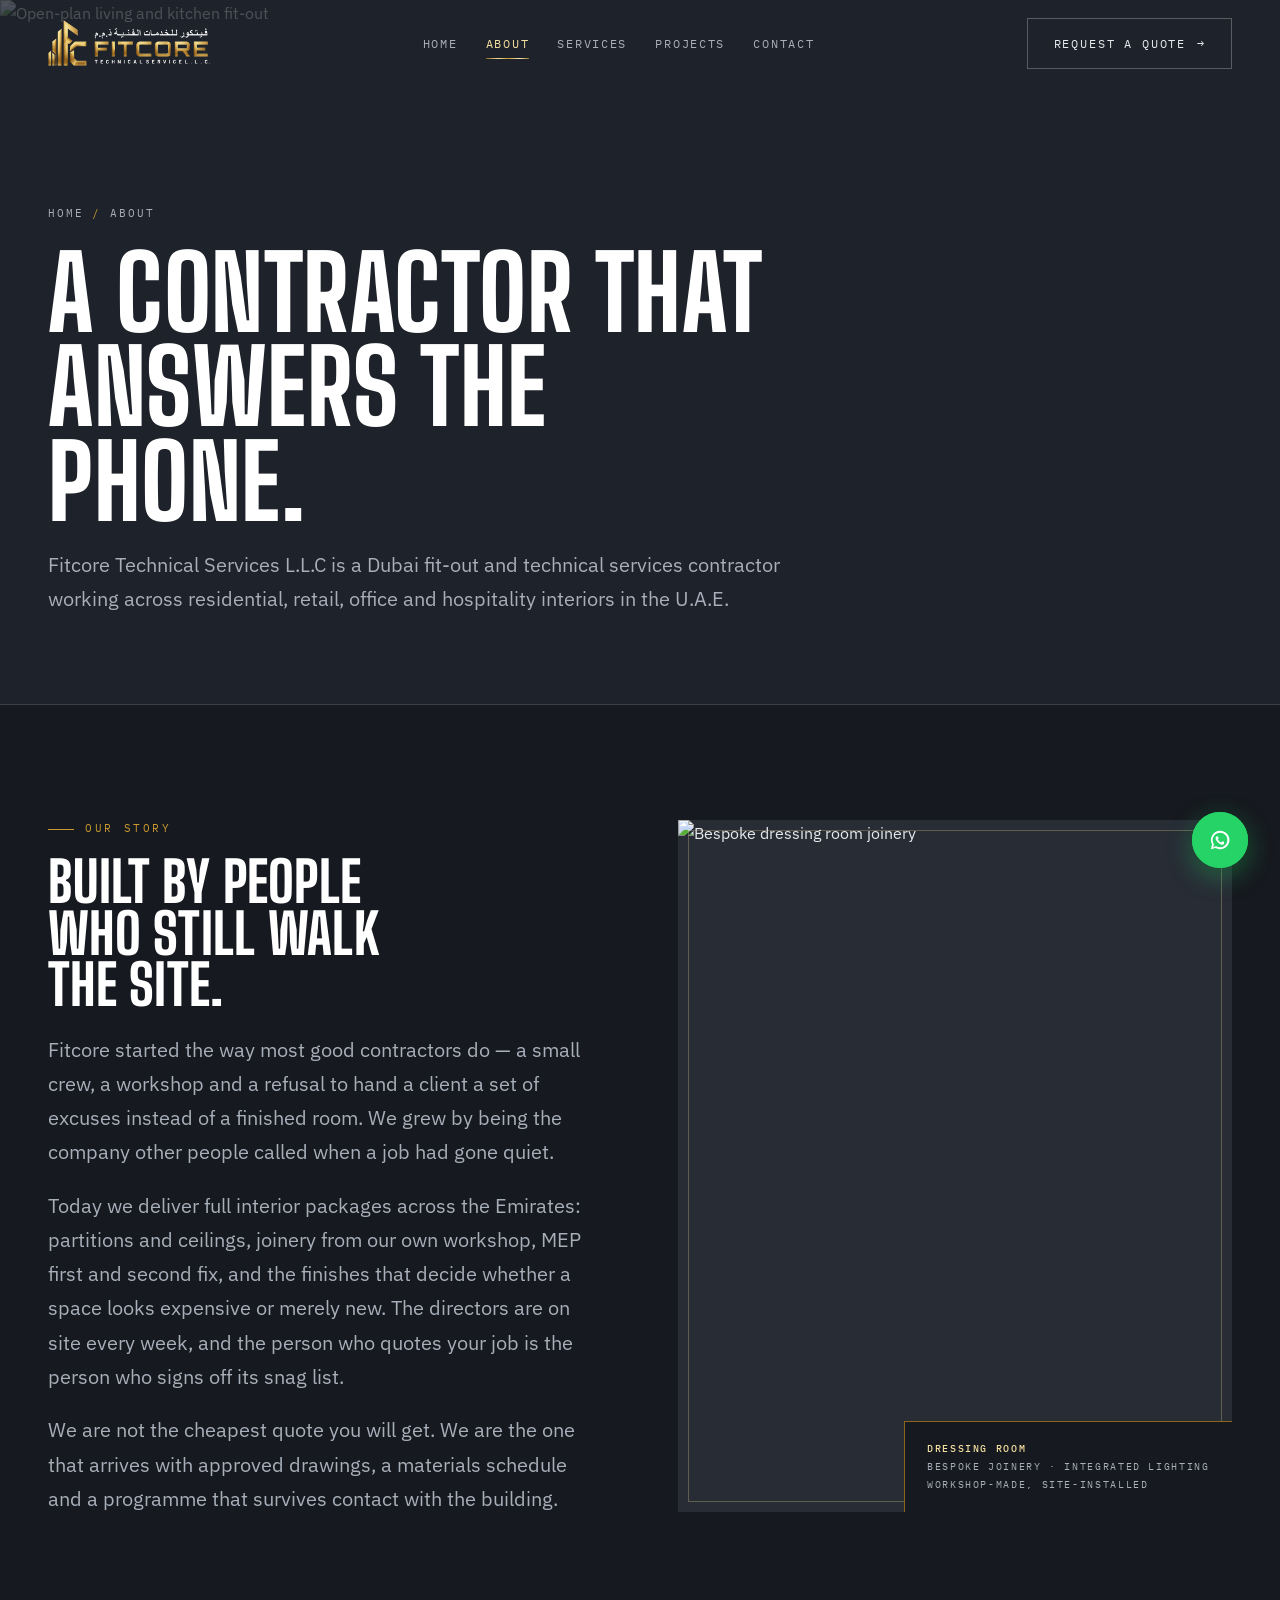
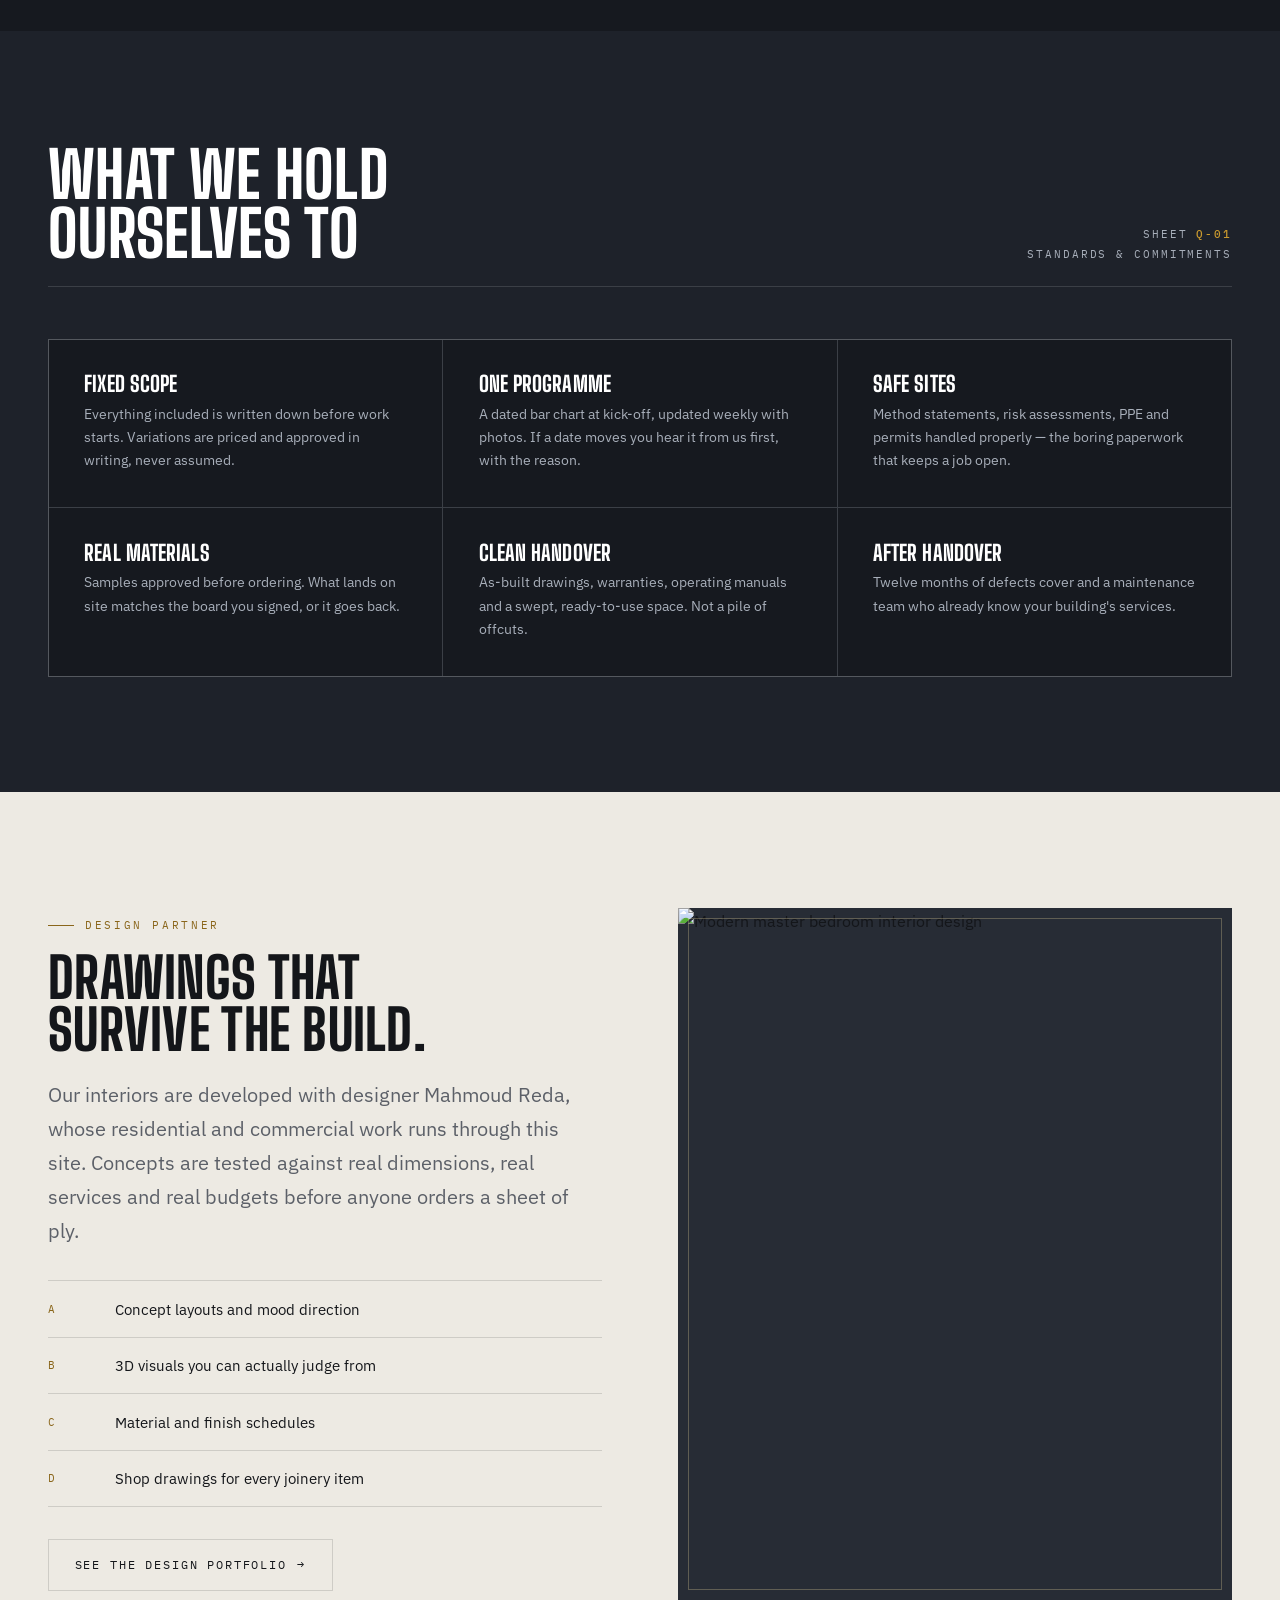
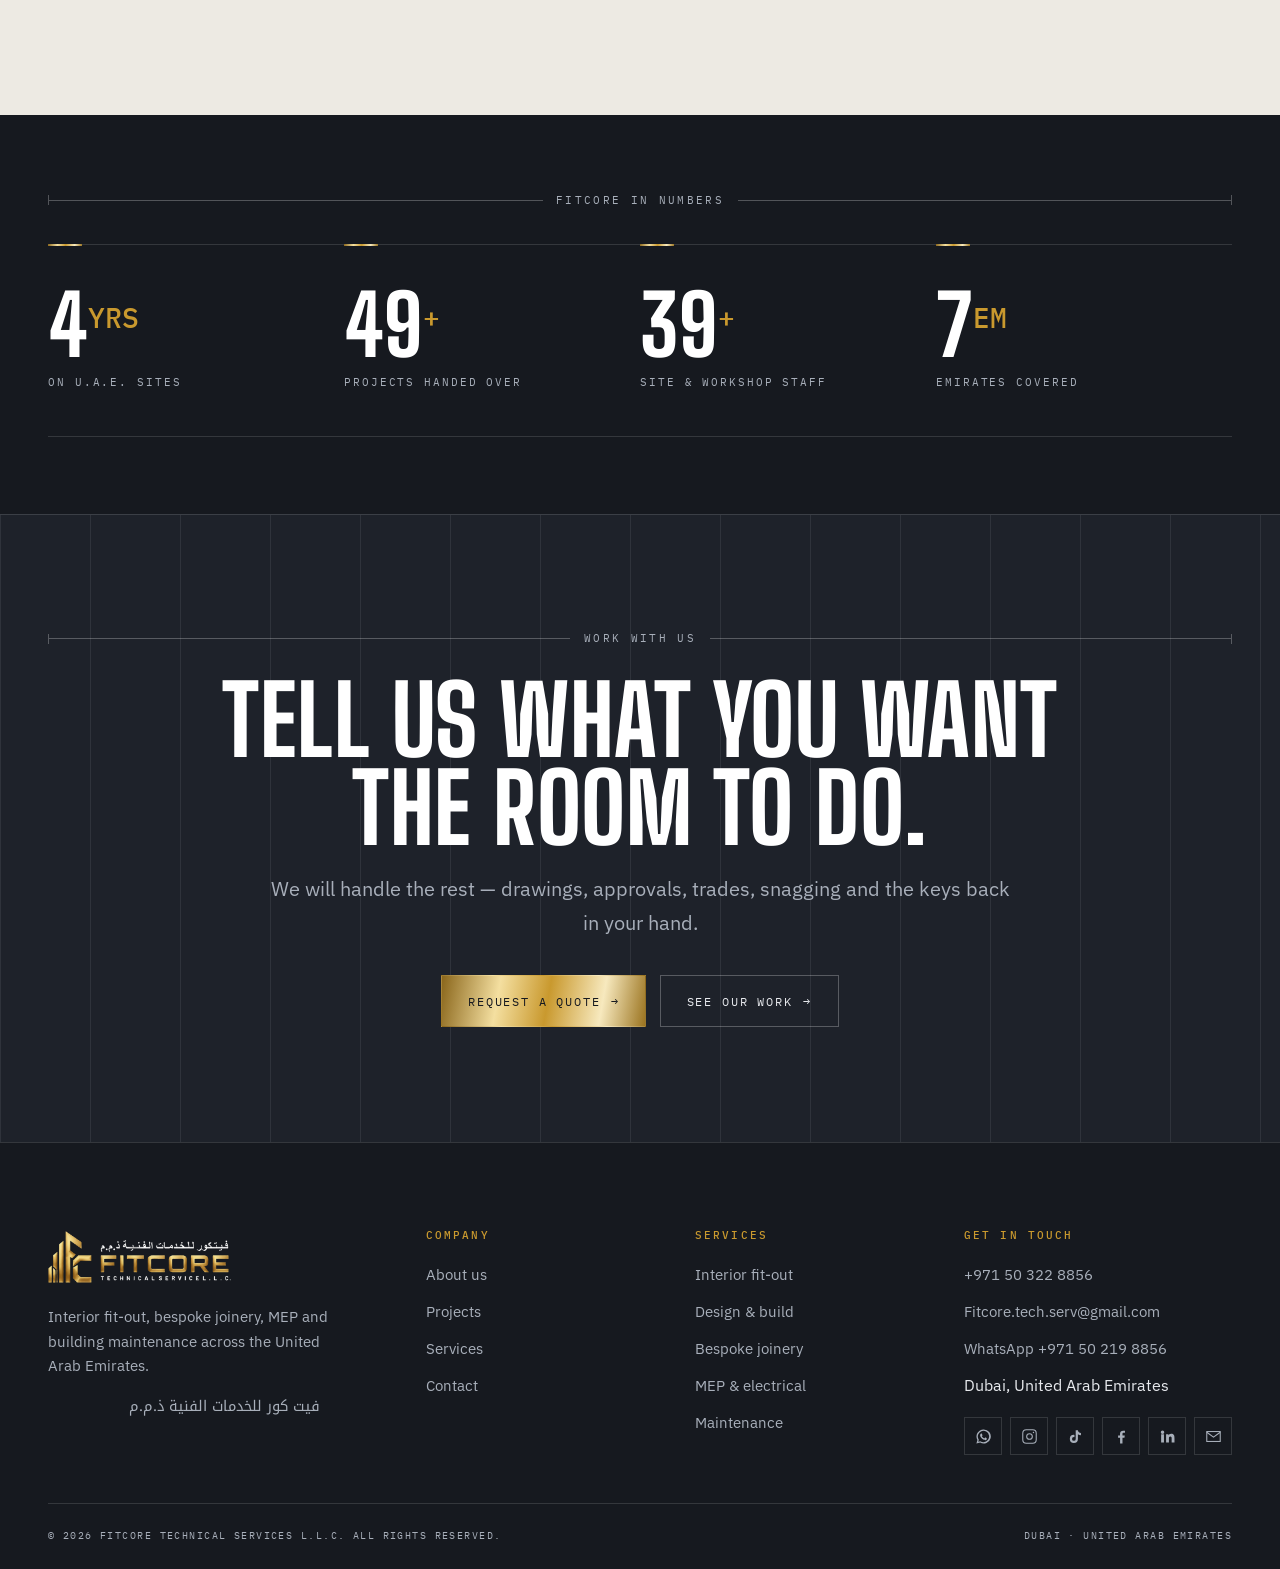
==== about.html @ e767317a "first" ====
<!DOCTYPE html>
<html lang="en">
<head>
<meta charset="utf-8">
<meta name="viewport" content="width=device-width, initial-scale=1">
<title>About Fitcore Technical Services L.L.C — Dubai Fit-Out Contractor</title>
<meta name="description" content="A Dubai fit-out and technical services contractor delivering design, joinery, MEP and maintenance with one accountable team.">
<meta name="theme-color" content="#16191F">
<link rel="icon" href="assets/img/favicon.png" type="image/png">
<meta property="og:title" content="About Fitcore Technical Services L.L.C — Dubai Fit-Out Contractor">
<meta property="og:description" content="A Dubai fit-out and technical services contractor delivering design, joinery, MEP and maintenance with one accountable team.">
<meta property="og:image" content="assets/img/fitcore-logo.png">
<link rel="preconnect" href="https://fonts.googleapis.com">
<link rel="preconnect" href="https://fonts.gstatic.com" crossorigin>
<link href="https://fonts.googleapis.com/css2?family=Big+Shoulders+Display:wght@600;700;800&family=IBM+Plex+Mono:wght@400;500&family=IBM+Plex+Sans:wght@400;500;600&family=Noto+Kufi+Arabic:wght@400;600&display=swap" rel="stylesheet">
<link rel="stylesheet" href="assets/css/style.css">
</head>
<body>

<div class="progress" aria-hidden="true"></div>

<a class="skip" href="#main">Skip to content</a>

<!-- ============ HEADER ============ -->
<header class="header">
  <div class="wrap header__inner">
    <a class="brand" href="index.html" aria-label="Fitcore Technical Services — home">
      <img src="assets/img/fitcore-logo.png" alt="Fitcore Technical Services L.L.C">
    </a>

    <nav class="nav" aria-label="Main">
      <a href="index.html">Home</a>
      <a href="about.html">About</a>
      <a href="services.html">Services</a>
      <a href="projects.html">Projects</a>
      <a href="contact.html">Contact</a>
    </nav>

    <a class="btn header__cta" href="contact.html"><span>Request a quote</span><span class="arrow">→</span></a>

    <button class="burger" aria-label="Open menu" aria-expanded="false" aria-controls="drawer">
      <i></i><i></i><i></i>
    </button>
  </div>
</header>

<div class="drawer" id="drawer">
  <a href="index.html" data-page>Home <span>01</span></a>
  <a href="about.html" data-page>About <span>02</span></a>
  <a href="services.html" data-page>Services <span>03</span></a>
  <a href="projects.html" data-page>Projects <span>04</span></a>
  <a href="contact.html" data-page>Contact <span>05</span></a>
  <div class="drawer__foot">
    Dubai, United Arab Emirates<br>
    <a href="tel:+971503228856">+971 50 322 8856</a><br>
    <a href="mailto:Fitcore.tech.serv@gmail.com">Fitcore.tech.serv@gmail.com</a>
  </div>
</div>

<main id="main">

  <section class="pagehead">
    <div class="pagehead__bg">
      <img data-remote src="https://images.unsplash.com/photo-1737898415581-7dea57a1905b?auto=format&amp;fit=crop&amp;w=1800&amp;q=80" alt="Open-plan living and kitchen fit-out">
    </div>
    <div class="wrap">
      <p class="crumbs"><a href="index.html">Home</a><span class="sep">/</span>About</p>
      <h1>A contractor that answers the phone.</h1>
      <p class="lead">Fitcore Technical Services L.L.C is a Dubai fit-out and technical services contractor working across residential, retail, office and hospitality interiors in the U.A.E.</p>
    </div>
  </section>

  <section class="section">
    <div class="wrap">
      <div class="split split--top">
        <div class="reveal">
          <p class="eyebrow">Our story</p>
          <h2 class="h-section">Built by people who still walk the site.</h2>
          <p class="lead">Fitcore started the way most good contractors do — a small crew, a workshop and a refusal to hand a client a set of excuses instead of a finished room. We grew by being the company other people called when a job had gone quiet.</p>
          <p class="lead" style="margin-top:1.2rem;">Today we deliver full interior packages across the Emirates: partitions and ceilings, joinery from our own workshop, MEP first and second fix, and the finishes that decide whether a space looks expensive or merely new. The directors are on site every week, and the person who quotes your job is the person who signs off its snag list.</p>
          <p class="lead" style="margin-top:1.2rem;">We are not the cheapest quote you will get. We are the one that arrives with approved drawings, a materials schedule and a programme that survives contact with the building.</p>
        </div>
        <div class="split__media reveal" data-delay="2">
          <img data-remote src="https://mir-s3-cdn-cf.behance.net/projects/404/00a6cd165595647.Y3JvcCwxNTAwLDExNzMsMCw4OQ.jpg" alt="Bespoke dressing room joinery">
          <div class="stamp">
            <b>Dressing room</b>
            Bespoke joinery · Integrated lighting<br>
            Workshop-made, site-installed
          </div>
        </div>
      </div>
    </div>
  </section>

  <section class="section section--panel">
    <div class="wrap">
      <div class="titleblock reveal">
        <h2>What we hold ourselves to</h2>
        <div class="sheet">Sheet <b>Q-01</b><br>Standards &amp; commitments</div>
      </div>
      <div class="sectors">
        <div class="sector reveal">
          <h3>Fixed scope</h3>
          <p>Everything included is written down before work starts. Variations are priced and approved in writing, never assumed.</p>
        </div>
        <div class="sector reveal" data-delay="1">
          <h3>One programme</h3>
          <p>A dated bar chart at kick-off, updated weekly with photos. If a date moves you hear it from us first, with the reason.</p>
        </div>
        <div class="sector reveal" data-delay="2">
          <h3>Safe sites</h3>
          <p>Method statements, risk assessments, PPE and permits handled properly — the boring paperwork that keeps a job open.</p>
        </div>
        <div class="sector reveal">
          <h3>Real materials</h3>
          <p>Samples approved before ordering. What lands on site matches the board you signed, or it goes back.</p>
        </div>
        <div class="sector reveal" data-delay="1">
          <h3>Clean handover</h3>
          <p>As-built drawings, warranties, operating manuals and a swept, ready-to-use space. Not a pile of offcuts.</p>
        </div>
        <div class="sector reveal" data-delay="2">
          <h3>After handover</h3>
          <p>Twelve months of defects cover and a maintenance team who already know your building's services.</p>
        </div>
      </div>
    </div>
  </section>

  <section class="section section--bone">
    <div class="wrap">
      <div class="split">
        <div class="reveal">
          <p class="eyebrow" style="color:#8A661B;">Design partner</p>
          <h2 class="h-section">Drawings that survive the build.</h2>
          <p class="lead">Our interiors are developed with designer Mahmoud Reda, whose residential and commercial work runs through this site. Concepts are tested against real dimensions, real services and real budgets before anyone orders a sheet of ply.</p>
          <ul class="facts">
            <li><span class="n">A</span><span>Concept layouts and mood direction</span></li>
            <li><span class="n">B</span><span>3D visuals you can actually judge from</span></li>
            <li><span class="n">C</span><span>Material and finish schedules</span></li>
            <li><span class="n">D</span><span>Shop drawings for every joinery item</span></li>
          </ul>
          <div style="margin-top:2rem;">
            <a class="btn btn--ink" href="projects.html"><span>See the design portfolio</span><span class="arrow">→</span></a>
          </div>
        </div>
        <div class="split__media reveal" data-delay="2">
          <img data-remote src="https://mir-s3-cdn-cf.behance.net/projects/404/7db8b4205817819.Y3JvcCwxMDg3LDg1MSw0NjUsMA.jpg" alt="Modern master bedroom interior design">
        </div>
      </div>
    </div>
  </section>

  <section class="section section--tight">
    <div class="wrap">
      <p class="dim reveal" style="margin-bottom:2.2rem;"><span class="dim-tick">Fitcore in numbers</span></p>
      <div class="stats">
        <div class="stat reveal"><span class="num"><span data-count="4">4</span><sup>YRS</sup></span><span class="lbl">On U.A.E. sites</span></div>
        <div class="stat reveal" data-delay="1"><span class="num"><span data-count="50">50</span><sup>+</sup></span><span class="lbl">Projects handed over</span></div>
        <div class="stat reveal" data-delay="2"><span class="num"><span data-count="40">40</span><sup>+</sup></span><span class="lbl">Site &amp; workshop staff</span></div>
        <div class="stat reveal" data-delay="3"><span class="num"><span data-count="7">7</span><sup>EM</sup></span><span class="lbl">Emirates covered</span></div>
      </div>
    </div>
  </section>

  <section class="section cta-band">
    <div class="wrap cta-band__inner">
      <p class="dim reveal" style="justify-content:center;margin-bottom:1.8rem;"><span class="dim-tick">Work with us</span></p>
      <h2 class="reveal">Tell us what you want<br>the room to do.</h2>
      <p class="lead reveal" data-delay="1">We will handle the rest — drawings, approvals, trades, snagging and the keys back in your hand.</p>
      <div class="btns reveal" data-delay="2">
        <a class="btn btn--gold" href="contact.html"><span>Request a quote</span><span class="arrow">→</span></a>
        <a class="btn" href="projects.html"><span>See our work</span><span class="arrow">→</span></a>
      </div>
    </div>
  </section>

</main>

<!-- ============ FOOTER ============ -->
<footer class="footer">
  <div class="wrap">
    <div class="footer__grid">
      <div class="footer__brand">
        <img src="assets/img/fitcore-logo.png" alt="Fitcore Technical Services L.L.C">
        <p>Interior fit-out, bespoke joinery, MEP and building maintenance across the United Arab Emirates.</p>
        <p class="footer__ar">فيت كور للخدمات الفنية ذ.م.م</p>
      </div>

      <div>
        <h4>Company</h4>
        <ul>
          <li><a href="about.html">About us</a></li>
          <li><a href="projects.html">Projects</a></li>
          <li><a href="services.html">Services</a></li>
          <li><a href="contact.html">Contact</a></li>
        </ul>
      </div>

      <div>
        <h4>Services</h4>
        <ul>
          <li><a href="services.html#fitout">Interior fit-out</a></li>
          <li><a href="services.html#design">Design &amp; build</a></li>
          <li><a href="services.html#joinery">Bespoke joinery</a></li>
          <li><a href="services.html#mep">MEP &amp; electrical</a></li>
          <li><a href="services.html#maintenance">Maintenance</a></li>
        </ul>
      </div>

      <div>
        <h4>Get in touch</h4>
        <ul>
          <li><a href="tel:+971503228856">+971 50 322 8856</a></li>
          <li><a href="mailto:Fitcore.tech.serv@gmail.com">Fitcore.tech.serv@gmail.com</a></li>
          <li><a href="https://wa.me/971502198856" target="_blank" rel="noopener">WhatsApp +971 50 219 8856</a></li>
          <li>Dubai, United Arab Emirates</li>
        </ul>
        <div class="socials" style="margin-top:1.2rem;">
          <a href="https://wa.me/971502198856" target="_blank" rel="noopener" aria-label="WhatsApp">
            <svg width="17" height="17" viewBox="0 0 24 24" fill="currentColor"><path d="M12 2a10 10 0 00-8.6 15L2 22l5.2-1.4A10 10 0 1012 2zm0 18a8 8 0 01-4.1-1.1l-.3-.2-3 .8.8-2.9-.2-.3A8 8 0 1112 20zm4.4-5.8c-.2-.1-1.4-.7-1.6-.8s-.4-.1-.5.1-.6.8-.7 1-.3.2-.5.1a6.5 6.5 0 01-1.9-1.2 7.3 7.3 0 01-1.4-1.7c-.1-.2 0-.4.1-.5l.4-.4.2-.4v-.4l-.7-1.7c-.2-.4-.4-.4-.5-.4h-.5a.9.9 0 00-.7.3 2.8 2.8 0 00-.9 2.1 4.9 4.9 0 001 2.6 11.1 11.1 0 004.3 3.8c1.6.6 1.9.5 2.3.5a2.4 2.4 0 001.6-1.1 2 2 0 00.1-1.1z"/></svg>
          </a>
          <a href="https://www.instagram.com/fitcore.ae" target="_blank" rel="noopener" aria-label="Instagram">
            <svg width="17" height="17" viewBox="0 0 24 24" fill="none" stroke="currentColor" stroke-width="1.5" stroke-linecap="round" stroke-linejoin="round"><rect x="2.5" y="2.5" width="19" height="19" rx="5"/><circle cx="12" cy="12" r="4"/><circle cx="17.6" cy="6.4" r="1" fill="currentColor" stroke="none"/></svg>
          </a>
          <a href="https://www.tiktok.com/@fitcore.ae" target="_blank" rel="noopener" aria-label="TikTok">
            <svg width="17" height="17" viewBox="0 0 24 24" fill="currentColor"><path d="M16.5 5.8A4.3 4.3 0 0115.4 3h-3.1v12.4a2.6 2.6 0 11-2.6-2.6c.3 0 .6 0 .8.1V9.8a5.7 5.7 0 00-.8-.1 5.7 5.7 0 105.7 5.7V8.9a7.3 7.3 0 004.3 1.4V7.2a4.3 4.3 0 01-3.2-1.4z"/></svg>
          </a>
          <a href="https://www.facebook.com/fitcoreservices" target="_blank" rel="noopener" aria-label="Facebook">
            <svg width="17" height="17" viewBox="0 0 24 24" fill="currentColor"><path d="M13.4 22v-8.2h2.8l.4-3.3h-3.2V8.4c0-1 .3-1.6 1.7-1.6h1.8V3.9c-.3 0-1.4-.1-2.6-.1-2.6 0-4.4 1.6-4.4 4.5v2.2H7.2v3.3h2.8V22h3.4z"/></svg>
          </a>
          <a href="https://www.linkedin.com/company/fitcoreservices" target="_blank" rel="noopener" aria-label="LinkedIn">
            <svg width="17" height="17" viewBox="0 0 24 24" fill="currentColor"><path d="M4.98 3.5a2.48 2.48 0 11-.01 4.97 2.48 2.48 0 01.01-4.97zM3 8.85h4v11.65H3V8.85zm6.5 0h3.8v1.5h.06c.53-1 1.83-2.06 3.76-2.06 4 0 4.74 2.64 4.74 6.08v6.13h-4v-5.4c0-1.28-.02-2.93-1.79-2.93-1.79 0-2.06 1.4-2.06 2.84V20.5h-4V8.85z"/></svg>
          </a>
          <a href="mailto:Fitcore.tech.serv@gmail.com" aria-label="Email">
            <svg width="17" height="17" viewBox="0 0 24 24" fill="none" stroke="currentColor" stroke-width="1.5"><rect x="2.5" y="5" width="19" height="14"/><path d="M2.5 6l9.5 7 9.5-7"/></svg>
          </a>
        </div>
      </div>
    </div>

    <div class="footer__bar">
      <span>&copy; <span data-year>2026</span> Fitcore Technical Services L.L.C. All rights reserved.</span>
      <span>Dubai · United Arab Emirates</span>
    </div>
  </div>
</footer>

<a class="float-wa" href="https://wa.me/971502198856" target="_blank" rel="noopener" aria-label="Chat on WhatsApp">
  <svg width="22" height="22" viewBox="0 0 24 24" fill="currentColor"><path d="M12 2a10 10 0 00-8.6 15L2 22l5.2-1.4A10 10 0 1012 2zm0 18a8 8 0 01-4.1-1.1l-.3-.2-3 .8.8-2.9-.2-.3A8 8 0 1112 20zm4.4-5.8c-.2-.1-1.4-.7-1.6-.8s-.4-.1-.5.1-.6.8-.7 1-.3.2-.5.1a6.5 6.5 0 01-1.9-1.2 7.3 7.3 0 01-1.4-1.7c-.1-.2 0-.4.1-.5l.4-.4.2-.4v-.4l-.7-1.7c-.2-.4-.4-.4-.5-.4h-.5a.9.9 0 00-.7.3 2.8 2.8 0 00-.9 2.1 4.9 4.9 0 001 2.6 11.1 11.1 0 004.3 3.8c1.6.6 1.9.5 2.3.5a2.4 2.4 0 001.6-1.1 2 2 0 00.1-1.1z"/></svg>
</a>

<!-- ============ LIGHTBOX ============ -->
<div class="lightbox" aria-hidden="true" role="dialog" aria-label="Project image">
  <button class="lightbox__close" aria-label="Close">✕</button>
  <button class="lightbox__nav prev" aria-label="Previous project">←</button>
  <button class="lightbox__nav next" aria-label="Next project">→</button>
  <figure>
    <img src="" alt="">
    <figcaption>
      <span><b data-lb-title></b> — <span data-lb-meta></span></span>
      <a data-lb-link href="#" target="_blank" rel="noopener">Open full project ↗</a>
    </figcaption>
  </figure>
</div>

<script src="assets/js/main.js"></script>
</body>
</html>
---- assets/css/style.css ----
/* ============================================================
   FITCORE TECHNICAL SERVICES L.L.C
   Design system — "Drawing Sheet"
   Palette, type and structure derived from the gold-on-charcoal
   logo and the vernacular of construction shop drawings.
   ============================================================ */

/* ---------- 1. Tokens ---------- */
:root {
  /* Surfaces */
  --ink:        #16191F;
  --ink-2:      #1E222A;
  --ink-3:      #272C35;
  --ink-4:      #333944;
  --bone:       #EDEAE3;
  --bone-2:     #DFDAD0;
  --bone-3:     #C9C2B4;

  /* Brand gold, sampled from the logo */
  --gold:       #C9992E;
  --gold-lt:    #F4DFA0;
  --gold-dk:    #8A661B;
  --gold-grad:  linear-gradient(100deg, #8A661B 0%, #F4DFA0 28%, #C9992E 52%, #F7E9BE 78%, #9B7420 100%);

  /* Text */
  --text:       #E7E9ED;
  --text-dim:   #A8AFBA;
  --text-ink:   #14161A;
  --text-ink-dim: #5C6068;

  /* Lines */
  --line:       rgba(255, 255, 255, 0.13);
  --line-strong:rgba(255, 255, 255, 0.26);
  --line-dark:  rgba(20, 22, 26, 0.14);

  /* Type */
  --display: "Big Shoulders Display", "Big Shoulders", "Oswald", "Arial Narrow", sans-serif;
  --body:    "IBM Plex Sans", system-ui, -apple-system, "Segoe UI", sans-serif;
  --mono:    "IBM Plex Mono", ui-monospace, "SFMono-Regular", monospace;
  --arabic:  "Noto Kufi Arabic", var(--body);

  /* Rhythm */
  --gut:      clamp(1.25rem, 4vw, 3rem);
  --maxw:     1280px;
  --section-y: clamp(4.5rem, 9vw, 8.5rem);

  /* Motion */
  --ease: cubic-bezier(0.22, 0.61, 0.36, 1);
}

/* ---------- 2. Reset ---------- */
*, *::before, *::after { box-sizing: border-box; }

html {
  scroll-behavior: smooth;
  -webkit-text-size-adjust: 100%;
}

body {
  margin: 0;
  background: var(--ink);
  color: var(--text);
  font-family: var(--body);
  font-size: 16px;
  line-height: 1.65;
  font-weight: 400;
  overflow-x: hidden;
  -webkit-font-smoothing: antialiased;
}

img { max-width: 100%; display: block; }
a { color: inherit; text-decoration: none; }
button { font: inherit; color: inherit; }

h1, h2, h3, h4 {
  font-family: var(--display);
  font-weight: 800;
  line-height: 0.92;
  letter-spacing: 0.005em;
  margin: 0;
  text-transform: uppercase;
}

p { margin: 0 0 1em; }
p:last-child { margin-bottom: 0; }

::selection { background: var(--gold); color: #16191F; }

:focus-visible {
  outline: 2px solid var(--gold-lt);
  outline-offset: 3px;
}

/* ---------- 3. Layout helpers ---------- */
.wrap {
  width: 100%;
  max-width: var(--maxw);
  margin-inline: auto;
  padding-inline: var(--gut);
}

.section { padding-block: var(--section-y); position: relative; }
[id] { scroll-margin-top: 110px; }
.section--tight { padding-block: clamp(3rem, 6vw, 5rem); }
.section--bone { background: var(--bone); color: var(--text-ink); }
.section--panel { background: var(--ink-2); }

.section--bone h1,
.section--bone h2,
.section--bone h3 { color: var(--text-ink); }

/* Skip link */
.skip {
  position: absolute;
  left: -9999px;
  top: 0;
  background: var(--gold);
  color: #16191F;
  padding: 0.75rem 1.25rem;
  z-index: 999;
  font-family: var(--mono);
  font-size: 0.75rem;
}
.skip:focus { left: 0; }

/* ---------- 4. Signature: the dimension line ----------
   A hairline with tick ends and a centred mono label —
   lifted straight off a shop drawing. Used as a divider
   and as the frame for key statements.                    */
.dim {
  display: flex;
  align-items: center;
  gap: 0.85rem;
  font-family: var(--mono);
  font-size: 0.66rem;
  letter-spacing: 0.22em;
  text-transform: uppercase;
  color: var(--text-dim);
}
.dim::before,
.dim::after {
  content: "";
  flex: 1;
  height: 10px;
  background: linear-gradient(var(--line-strong), var(--line-strong)) center / 100% 1px no-repeat;
}
.dim::before { border-left: 1px solid var(--line-strong); }
.dim::after  { border-right: 1px solid var(--line-strong); }
.dim--left::before { flex: 0 0 34px; }

.section--bone .dim { color: var(--text-ink-dim); }
.section--bone .dim::before,
.section--bone .dim::after {
  background: linear-gradient(var(--line-dark), var(--line-dark)) center / 100% 1px no-repeat;
}
.section--bone .dim::before { border-left-color: var(--line-dark); }
.section--bone .dim::after  { border-right-color: var(--line-dark); }

/* Eyebrow label */
.eyebrow {
  font-family: var(--mono);
  font-size: 0.68rem;
  letter-spacing: 0.24em;
  text-transform: uppercase;
  color: var(--gold);
  margin: 0 0 1.1rem;
  display: flex;
  align-items: center;
  gap: 0.7rem;
}
.eyebrow::before {
  content: "";
  width: 26px;
  height: 1px;
  background: currentColor;
  flex: none;
}

/* Section title block — mimics a drawing sheet title block */
.titleblock {
  display: grid;
  grid-template-columns: 1fr auto;
  align-items: end;
  gap: 1.5rem 2rem;
  border-bottom: 1px solid var(--line);
  padding-bottom: 1.4rem;
  margin-bottom: clamp(2rem, 4vw, 3.5rem);
}
.section--bone .titleblock { border-bottom-color: var(--line-dark); }

.titleblock h2 {
  font-size: clamp(2.1rem, 6vw, 4rem);
  max-width: 16ch;
  color: #FFF;
}
.section--bone .titleblock h2 { color: var(--text-ink); }
.titleblock .sheet {
  font-family: var(--mono);
  font-size: 0.66rem;
  letter-spacing: 0.18em;
  text-transform: uppercase;
  color: var(--text-dim);
  text-align: right;
  line-height: 1.9;
  white-space: nowrap;
}
.section--bone .titleblock .sheet { color: var(--text-ink-dim); }
.titleblock .sheet b { color: var(--gold); font-weight: 500; }

/* Gold text */
.gold {
  background: var(--gold-grad);
  -webkit-background-clip: text;
  background-clip: text;
  color: transparent;
}

/* Lead paragraph */
.lead {
  font-size: clamp(1.02rem, 1.6vw, 1.22rem);
  line-height: 1.75;
  color: var(--text-dim);
  max-width: 62ch;
}
.section--bone .lead { color: var(--text-ink-dim); }

/* ---------- 5. Buttons ---------- */
.btn {
  display: inline-flex;
  align-items: center;
  gap: 0.65rem;
  padding: 0.95rem 1.6rem;
  font-family: var(--mono);
  font-size: 0.72rem;
  letter-spacing: 0.16em;
  text-transform: uppercase;
  border: 1px solid var(--line-strong);
  background: transparent;
  color: var(--text);
  cursor: pointer;
  transition: color .35s var(--ease), border-color .35s var(--ease), background .35s var(--ease);
  position: relative;
  overflow: hidden;
}
.btn span { position: relative; z-index: 2; }
.btn::after {
  content: "";
  position: absolute;
  inset: 0;
  background: var(--gold-grad);
  transform: translateY(101%);
  transition: transform .4s var(--ease);
  z-index: 1;
}
.btn:hover, .btn:focus-visible { color: #16191F; border-color: transparent; }
.btn:hover::after, .btn:focus-visible::after { transform: translateY(0); }

.btn--gold {
  border-color: transparent;
  color: #16191F;
  background: var(--gold-grad);
}
.btn--gold::after { background: #FFF; }
.btn--gold:hover, .btn--gold:focus-visible { color: #16191F; }

.btn--ink { border-color: var(--line-dark); color: var(--text-ink); }

.btn .arrow { transition: transform .35s var(--ease); position: relative; z-index: 2; }
.btn:hover .arrow { transform: translateX(4px); }

/* ---------- 6. Header ---------- */
.header {
  position: fixed;
  inset: 0 0 auto 0;
  z-index: 100;
  transition: background .4s var(--ease), border-color .4s var(--ease), padding .4s var(--ease);
  border-bottom: 1px solid transparent;
  padding-block: 1.1rem;
}
.header.is-stuck {
  background: rgba(22, 25, 31, 0.90);
  backdrop-filter: blur(14px);
  -webkit-backdrop-filter: blur(14px);
  border-bottom-color: var(--line);
  padding-block: 0.6rem;
}
.header__inner {
  display: flex;
  align-items: center;
  justify-content: space-between;
  gap: 1.5rem;
}
.brand { display: block; flex: none; }
.brand img {
  height: clamp(34px, 4.4vw, 46px);
  width: auto;
  transition: height .4s var(--ease);
}
.header.is-stuck .brand img { height: clamp(30px, 3.6vw, 38px); }

.nav {
  display: flex;
  align-items: center;
  gap: clamp(1rem, 2.2vw, 2.1rem);
}
.nav a {
  font-family: var(--mono);
  font-size: 0.72rem;
  letter-spacing: 0.15em;
  text-transform: uppercase;
  color: var(--text-dim);
  padding-block: 0.4rem;
  position: relative;
  transition: color .3s var(--ease);
}
.nav a::after {
  content: "";
  position: absolute;
  left: 0; bottom: 0;
  width: 0; height: 1px;
  background: var(--gold-grad);
  transition: width .35s var(--ease);
}
.nav a:hover { color: #FFF; }
.nav a:hover::after { width: 100%; }
.nav a.is-active { color: var(--gold-lt); }
.nav a.is-active::after { width: 100%; }

.header__cta { display: inline-flex; }

.burger {
  display: none;
  width: 46px; height: 40px;
  border: 1px solid var(--line-strong);
  background: transparent;
  cursor: pointer;
  padding: 0;
  position: relative;
}
.burger i {
  position: absolute;
  left: 12px;
  width: 20px; height: 1.5px;
  background: var(--text);
  transition: transform .35s var(--ease), opacity .25s var(--ease);
}
.burger i:nth-child(1) { top: 14px; }
.burger i:nth-child(2) { top: 19px; }
.burger i:nth-child(3) { top: 24px; }
.burger.is-open i:nth-child(1) { transform: translateY(5px) rotate(45deg); }
.burger.is-open i:nth-child(2) { opacity: 0; }
.burger.is-open i:nth-child(3) { transform: translateY(-5px) rotate(-45deg); }

/* Mobile drawer */
.drawer {
  position: fixed;
  inset: 0;
  background: var(--ink);
  z-index: 99;
  display: flex;
  flex-direction: column;
  justify-content: center;
  padding: 6rem var(--gut) 3rem;
  transform: translateY(-100%);
  transition: transform .5s var(--ease);
  visibility: hidden;
}
.drawer.is-open { transform: translateY(0); visibility: visible; }
.drawer a {
  font-family: var(--display);
  font-size: clamp(2rem, 11vw, 3.4rem);
  font-weight: 800;
  text-transform: uppercase;
  line-height: 1.05;
  padding-block: 0.35rem;
  border-bottom: 1px solid var(--line);
  color: var(--text);
  display: flex;
  justify-content: space-between;
  align-items: baseline;
}
.drawer a span {
  font-family: var(--mono);
  font-size: 0.65rem;
  letter-spacing: 0.2em;
  color: var(--gold);
  font-weight: 400;
}
.drawer .drawer__foot {
  margin-top: 2.5rem;
  font-family: var(--mono);
  font-size: 0.72rem;
  letter-spacing: 0.1em;
  color: var(--text-dim);
  line-height: 2;
}
.drawer .drawer__foot a {
  font-family: var(--mono);
  font-size: 0.72rem;
  border: 0;
  display: inline;
  color: var(--gold-lt);
  font-weight: 400;
  text-transform: none;
}

/* ---------- 7. Hero ---------- */
.hero {
  position: relative;
  min-height: 100svh;
  display: flex;
  align-items: flex-end;
  padding-top: 8rem;
  padding-bottom: 0;
  overflow: hidden;
  background: var(--ink);
}
.hero__bg {
  position: absolute;
  inset: 0;
  z-index: 0;
}
/* Cross-fading hero slideshow with a slow Ken Burns push */
.hero__slide {
  position: absolute;
  inset: 0;
  opacity: 0;
  transition: opacity 1.4s var(--ease);
  will-change: opacity;
}
.hero__slide.is-active { opacity: 1; }
.hero__slide img {
  width: 100%; height: 100%;
  object-fit: cover;
  opacity: 0.62;
  filter: grayscale(0.12) contrast(1.04) brightness(1.06);
  transform: scale(1.04);
}
.hero__slide.is-active img { animation: heroDrift 9s ease-out forwards; }
@keyframes heroDrift {
  from { transform: scale(1.04) translate3d(0, 0, 0); }
  to   { transform: scale(1.13) translate3d(-1.8%, -1.4%, 0); }
}
.hero__bg::after {
  content: "";
  position: absolute;
  inset: 0;
  z-index: 2;
  background:
    linear-gradient(to top, var(--ink) 1%, rgba(22,25,31,.32) 46%, rgba(22,25,31,.70) 100%),
    linear-gradient(to right, rgba(22,25,31,.76) 0%, rgba(22,25,31,.26) 55%, transparent 100%);
}

/* Slide ticker — reads like a sheet revision counter */
.hero__ticker {
  display: flex;
  align-items: center;
  gap: 0.75rem;
  justify-content: flex-end;
  padding-bottom: 1.1rem;
  font-family: var(--mono);
  font-size: 0.64rem;
  letter-spacing: 0.2em;
  color: var(--text-dim);
}
.hero__ticker .count b { color: var(--gold-lt); font-weight: 500; }
.hero__dots { display: flex; gap: 0.4rem; }
.hero__dot {
  width: 30px; height: 3px;
  border: 0;
  padding: 0;
  background: rgba(255,255,255,.22);
  cursor: pointer;
  position: relative;
  overflow: hidden;
  transition: background .3s var(--ease);
}
.hero__dot:hover { background: rgba(255,255,255,.45); }
.hero__dot.is-active::after {
  content: "";
  position: absolute;
  inset: 0;
  background: var(--gold-grad);
  transform-origin: left;
  animation: dotFill 6s linear forwards;
}
@keyframes dotFill {
  from { transform: scaleX(0); }
  to   { transform: scaleX(1); }
}
/* Blueprint grid overlay — the drawing-sheet motif */
.grid-overlay {
  position: absolute;
  inset: 0;
  z-index: 3;
  pointer-events: none;
  background-image:
    linear-gradient(to right, var(--line) 1px, transparent 1px),
    linear-gradient(to bottom, var(--line) 1px, transparent 1px);
  background-size: clamp(60px, 8vw, 110px) clamp(60px, 8vw, 110px);
  mask-image: radial-gradient(ellipse at 50% 40%, #000 10%, transparent 78%);
  -webkit-mask-image: radial-gradient(ellipse at 50% 40%, #000 10%, transparent 78%);
  opacity: 0.7;
}

.hero__inner { position: relative; z-index: 2; width: 100%; padding-bottom: 0; }

.hero__eyebrow {
  font-family: var(--mono);
  font-size: 0.68rem;
  letter-spacing: 0.26em;
  text-transform: uppercase;
  color: var(--gold-lt);
  margin-bottom: 1.4rem;
}
.hero h1 {
  font-size: clamp(2.9rem, 10.5vw, 8.6rem);
  line-height: 0.86;
  letter-spacing: -0.005em;
  max-width: 15ch;
  margin-bottom: 1.6rem;
  color: #FFF;
}
.hero h1 em {
  font-style: normal;
  background: var(--gold-grad);
  -webkit-background-clip: text;
  background-clip: text;
  color: transparent;
}
.hero__sub {
  font-size: clamp(0.98rem, 1.5vw, 1.15rem);
  color: var(--text-dim);
  max-width: 54ch;
  margin-bottom: 2.2rem;
}
.hero__actions { display: flex; flex-wrap: wrap; gap: 0.85rem; margin-bottom: 3rem; }

/* Hero programme rail — sequential, so numbering earns its place */
.rail {
  border-top: 1px solid var(--line);
  display: grid;
  grid-template-columns: repeat(4, 1fr);
  position: relative;
}
.rail__step {
  padding: 1.15rem 1rem 1.6rem 0;
  position: relative;
  font-family: var(--mono);
  font-size: 0.68rem;
  letter-spacing: 0.15em;
  text-transform: uppercase;
  color: var(--text-dim);
}
.rail__step::before {
  content: "";
  position: absolute;
  top: -1px; left: 0;
  width: 1px; height: 9px;
  background: var(--gold);
}
.rail__step b {
  display: block;
  color: var(--gold);
  font-weight: 500;
  margin-bottom: 0.3rem;
  font-size: 0.63rem;
}

/* ---------- 8. Marquee strip ---------- */
.strip {
  border-block: 1px solid var(--line);
  background: var(--ink-2);
  overflow: hidden;
  padding-block: 0.95rem;
}
.strip__track {
  display: flex;
  gap: 3.5rem;
  width: max-content;
  animation: slide 42s linear infinite;
  font-family: var(--mono);
  font-size: 0.72rem;
  letter-spacing: 0.22em;
  text-transform: uppercase;
  color: var(--text-dim);
  white-space: nowrap;
}
.strip__track span { display: flex; align-items: center; gap: 3.5rem; }
.strip__track span::after {
  content: "◆";
  color: var(--gold);
  font-size: 0.55rem;
}
@keyframes slide {
  from { transform: translateX(0); }
  to   { transform: translateX(-50%); }
}
.strip:hover .strip__track { animation-play-state: paused; }

/* ---------- 9. Intro / split ---------- */
.split {
  display: grid;
  grid-template-columns: 1fr 1fr;
  gap: clamp(2.5rem, 6vw, 5.5rem);
  align-items: center;
}
.split--top { align-items: start; }
.split__media {
  position: relative;
  aspect-ratio: 4 / 5;
  overflow: hidden;
  background: var(--ink-3);
}
.split__media img {
  width: 100%; height: 100%;
  object-fit: cover;
  transition: transform 1.1s var(--ease);
}
.split__media:hover img { transform: scale(1.05); }
.split__media::after {
  content: "";
  position: absolute;
  inset: 10px;
  border: 1px solid rgba(244, 223, 160, 0.28);
  pointer-events: none;
}

.stamp {
  position: absolute;
  right: -1px; bottom: -1px;
  z-index: 3;
  background: var(--ink);
  border: 1px solid var(--gold-dk);
  padding: 1.1rem 1.4rem;
  font-family: var(--mono);
  font-size: 0.64rem;
  letter-spacing: 0.16em;
  text-transform: uppercase;
  color: var(--text-dim);
  line-height: 1.8;
  max-width: 62%;
}
.stamp b { display: block; color: var(--gold-lt); font-weight: 500; }

/* Fact list */
.facts {
  list-style: none;
  margin: 2rem 0 0;
  padding: 0;
  border-top: 1px solid var(--line);
}
.facts li {
  display: grid;
  grid-template-columns: 3.2rem 1fr;
  gap: 1rem;
  padding: 0.95rem 0;
  border-bottom: 1px solid var(--line);
  font-size: 0.95rem;
}
.facts li .n {
  font-family: var(--mono);
  font-size: 0.66rem;
  letter-spacing: 0.14em;
  color: var(--gold);
  padding-top: 0.25rem;
}
.section--bone .facts,
.section--bone .facts li { border-color: var(--line-dark); }
.section--bone .facts li .n { color: var(--gold-dk); }

/* ---------- 10. Services ---------- */
.services {
  display: grid;
  grid-template-columns: repeat(3, 1fr);
  border-top: 1px solid var(--line);
  border-left: 1px solid var(--line);
}
.service {
  border-right: 1px solid var(--line);
  border-bottom: 1px solid var(--line);
  padding: clamp(1.6rem, 3vw, 2.6rem);
  position: relative;
  overflow: hidden;
  transition: background .4s var(--ease);
  display: block;
}
.service::before {
  content: "";
  position: absolute;
  left: 0; top: 0;
  width: 100%; height: 2px;
  background: var(--gold-grad);
  transform: scaleX(0);
  transform-origin: left;
  transition: transform .5s var(--ease);
}
.service:hover { background: var(--ink-2); }
.service:hover::before { transform: scaleX(1); }
.service__no {
  font-family: var(--mono);
  font-size: 0.66rem;
  letter-spacing: 0.16em;
  color: var(--gold);
  display: block;
  margin-bottom: 2.6rem;
}
.service h3 {
  font-size: clamp(1.5rem, 2.5vw, 2.05rem);
  margin-bottom: 0.8rem;
  color: #FFF;
  max-width: 13ch;
}
.service p {
  color: var(--text-dim);
  font-size: 0.93rem;
  margin-bottom: 1.4rem;
}
.service__more {
  font-family: var(--mono);
  font-size: 0.66rem;
  letter-spacing: 0.16em;
  text-transform: uppercase;
  color: var(--text-dim);
  display: inline-flex;
  align-items: center;
  gap: 0.5rem;
  transition: color .3s var(--ease), gap .3s var(--ease);
}
.service:hover .service__more { color: var(--gold-lt); gap: 0.85rem; }

/* ---------- 11. Projects ---------- */
.filters {
  display: flex;
  flex-wrap: wrap;
  gap: 0.5rem;
  margin-bottom: 2.2rem;
}
.filter {
  font-family: var(--mono);
  font-size: 0.68rem;
  letter-spacing: 0.14em;
  text-transform: uppercase;
  padding: 0.6rem 1.05rem;
  border: 1px solid var(--line);
  background: transparent;
  color: var(--text-dim);
  cursor: pointer;
  transition: all .3s var(--ease);
}
.filter:hover { color: #FFF; border-color: var(--line-strong); }
.filter.is-active {
  background: var(--gold-grad);
  color: #16191F;
  border-color: transparent;
}

.grid-projects {
  display: grid;
  grid-template-columns: repeat(3, 1fr);
  gap: 1px;
  background: var(--line);
  border: 1px solid var(--line);
}
.project {
  position: relative;
  background: var(--ink-2);
  overflow: hidden;
  aspect-ratio: 4 / 3;
  cursor: pointer;
  display: block;
  width: 100%;
}
.project.is-hidden { display: none; }
.project img {
  width: 100%; height: 100%;
  object-fit: cover;
  transition: transform 1s var(--ease), opacity .6s var(--ease), filter .6s var(--ease);
  filter: grayscale(0.28) brightness(0.92);
}
.project:hover img,
.project:focus-visible img { transform: scale(1.07); filter: grayscale(0) brightness(1.03); }

.project__meta {
  position: absolute;
  inset: auto 0 0 0;
  padding: 1.4rem;
  background: linear-gradient(to top, rgba(22,25,31,.92), rgba(22,25,31,.5) 55%, transparent);
  z-index: 2;
}
.project__meta .cat {
  font-family: var(--mono);
  font-size: 0.62rem;
  letter-spacing: 0.2em;
  text-transform: uppercase;
  color: var(--gold);
  display: block;
  margin-bottom: 0.35rem;
}
.project__meta h3 {
  font-size: clamp(1.15rem, 1.9vw, 1.55rem);
  color: #FFF;
}
.project__plus {
  position: absolute;
  top: 1rem; right: 1rem;
  width: 34px; height: 34px;
  border: 1px solid var(--line-strong);
  display: grid;
  place-items: center;
  color: var(--gold-lt);
  font-family: var(--mono);
  font-size: 0.9rem;
  opacity: 0;
  transform: translateY(-6px);
  transition: all .4s var(--ease);
  z-index: 3;
  background: rgba(22,25,31,.45);
}
.project:hover .project__plus,
.project:focus-visible .project__plus { opacity: 1; transform: translateY(0); }

/* ---------- 12. Lightbox ---------- */
.lightbox {
  position: fixed;
  inset: 0;
  z-index: 200;
  background: rgba(18, 20, 25, 0.95);
  backdrop-filter: blur(6px);
  -webkit-backdrop-filter: blur(6px);
  display: grid;
  place-items: center;
  padding: clamp(1rem, 5vw, 4rem);
  opacity: 0;
  visibility: hidden;
  transition: opacity .35s var(--ease), visibility .35s;
}
.lightbox.is-open { opacity: 1; visibility: visible; }
.lightbox figure { margin: 0; max-width: 1100px; width: 100%; }
.lightbox img {
  width: 100%;
  max-height: 74svh;
  object-fit: contain;
  border: 1px solid var(--line);
}
.lightbox figcaption {
  display: flex;
  flex-wrap: wrap;
  justify-content: space-between;
  gap: 1rem;
  padding-top: 1rem;
  font-family: var(--mono);
  font-size: 0.7rem;
  letter-spacing: 0.16em;
  text-transform: uppercase;
  color: var(--text-dim);
}
.lightbox figcaption b { color: var(--gold-lt); font-weight: 500; }
.lightbox__close,
.lightbox__nav {
  position: absolute;
  background: transparent;
  border: 1px solid var(--line-strong);
  color: var(--text);
  width: 46px; height: 46px;
  cursor: pointer;
  display: grid;
  place-items: center;
  transition: all .3s var(--ease);
  font-family: var(--mono);
}
.lightbox__close:hover,
.lightbox__nav:hover { background: var(--gold); color: #16191F; border-color: transparent; }
.lightbox__close { top: 1.2rem; right: 1.2rem; }
.lightbox__nav.prev { left: 1.2rem; top: 50%; transform: translateY(-50%); }
.lightbox__nav.next { right: 1.2rem; top: 50%; transform: translateY(-50%); }

/* ---------- 13. Stats ---------- */
.stats {
  display: grid;
  grid-template-columns: repeat(4, 1fr);
  border-top: 1px solid var(--line);
}
.stat {
  padding: clamp(1.8rem, 3.5vw, 2.8rem) 1.2rem clamp(1.8rem, 3.5vw, 2.8rem) 0;
  border-bottom: 1px solid var(--line);
  position: relative;
}
.stat::before {
  content: "";
  position: absolute;
  top: -1px; left: 0;
  width: 34px; height: 2px;
  background: var(--gold-grad);
}
.stat .num {
  font-family: var(--display);
  font-weight: 800;
  font-size: clamp(3rem, 7vw, 5.2rem);
  line-height: 0.86;
  color: #FFF;
  display: block;
}
.stat .num sup {
  font-size: 0.34em;
  color: var(--gold);
  vertical-align: super;
  font-family: var(--mono);
  font-weight: 500;
}
.stat .lbl {
  font-family: var(--mono);
  font-size: 0.66rem;
  letter-spacing: 0.18em;
  text-transform: uppercase;
  color: var(--text-dim);
  margin-top: 0.75rem;
  display: block;
}

/* ---------- 14. Process ---------- */
.process { display: grid; gap: 0; }
.step {
  display: grid;
  grid-template-columns: 5.5rem 1fr 1.15fr;
  gap: clamp(1.5rem, 4vw, 3.5rem);
  padding-block: clamp(1.6rem, 3vw, 2.4rem);
  border-bottom: 1px solid var(--line-dark);
  align-items: start;
  transition: background .4s var(--ease);
}
.step:first-child { border-top: 1px solid var(--line-dark); }
.step:hover { background: rgba(201, 153, 46, 0.06); }
.step__no {
  font-family: var(--mono);
  font-size: 0.7rem;
  letter-spacing: 0.16em;
  color: var(--gold-dk);
  padding-top: 0.5rem;
}
.step h3 { font-size: clamp(1.5rem, 3vw, 2.15rem); }
.step p { color: var(--text-ink-dim); font-size: 0.95rem; margin: 0; }

/* ---------- 15. Sectors ---------- */
.sectors {
  display: grid;
  grid-template-columns: repeat(3, 1fr);
  gap: 1px;
  background: var(--line);
  border: 1px solid var(--line);
}
.sector {
  background: var(--ink);
  padding: clamp(1.5rem, 3vw, 2.2rem);
  transition: background .35s var(--ease);
}
.sector:hover { background: var(--ink-3); }
.sector .ico {
  color: var(--gold);
  margin-bottom: 1.3rem;
  display: block;
}
.sector h3 { font-size: 1.35rem; color: #FFF; margin-bottom: 0.5rem; }
.sector p { font-size: 0.88rem; color: var(--text-dim); margin: 0; }

/* ---------- 16. CTA band ---------- */
.cta-band {
  position: relative;
  background: var(--ink-2);
  border-top: 1px solid var(--line);
  overflow: hidden;
}
.cta-band::before {
  content: "";
  position: absolute;
  inset: 0;
  background-image:
    linear-gradient(to right, var(--line) 1px, transparent 1px);
  background-size: 90px 100%;
  opacity: 0.6;
  pointer-events: none;
}
.cta-band__inner { position: relative; z-index: 2; text-align: center; }
.cta-band h2 {
  font-size: clamp(2.4rem, 8vw, 6rem);
  color: #FFF;
  margin-bottom: 1.2rem;
}
.cta-band .lead { margin-inline: auto; margin-bottom: 2.2rem; }
.cta-band .btns { display: flex; gap: 0.85rem; justify-content: center; flex-wrap: wrap; }

/* ---------- 17. Contact ---------- */
.contact-grid {
  display: grid;
  grid-template-columns: 1fr 1.15fr;
  gap: clamp(2.5rem, 6vw, 5rem);
}
.contact-list { list-style: none; margin: 2rem 0 0; padding: 0; }
.contact-list li {
  padding: 1.15rem 0;
  border-bottom: 1px solid var(--line);
}
.contact-list .k {
  font-family: var(--mono);
  font-size: 0.64rem;
  letter-spacing: 0.2em;
  text-transform: uppercase;
  color: var(--gold);
  display: block;
  margin-bottom: 0.35rem;
}
.contact-list .v { font-size: 1.02rem; color: #FFF; }
.contact-list .v:hover { color: var(--gold-lt); }

.form { display: grid; gap: 1.1rem; }
.form .row { display: grid; grid-template-columns: 1fr 1fr; gap: 1.1rem; }
.field { display: grid; gap: 0.45rem; }
.field label {
  font-family: var(--mono);
  font-size: 0.64rem;
  letter-spacing: 0.18em;
  text-transform: uppercase;
  color: var(--text-dim);
}
.field input,
.field select,
.field textarea {
  background: var(--ink-2);
  border: 1px solid var(--line);
  color: var(--text);
  padding: 0.85rem 1rem;
  font-family: var(--body);
  font-size: 0.95rem;
  transition: border-color .3s var(--ease), background .3s var(--ease);
  border-radius: 0;
  width: 100%;
}
.field textarea { min-height: 130px; resize: vertical; }
.field input:focus,
.field select:focus,
.field textarea:focus {
  outline: none;
  border-color: var(--gold);
  background: var(--ink-3);
}
.field.has-error input,
.field.has-error select,
.field.has-error textarea { border-color: #C4573F; }
.field .err {
  font-family: var(--mono);
  font-size: 0.62rem;
  letter-spacing: 0.1em;
  color: #E08A76;
  display: none;
}
.field.has-error .err { display: block; }

.form__note {
  font-family: var(--mono);
  font-size: 0.64rem;
  letter-spacing: 0.12em;
  color: var(--text-dim);
  line-height: 1.8;
}
.form__status {
  font-family: var(--mono);
  font-size: 0.7rem;
  letter-spacing: 0.12em;
  padding: 0.9rem 1.1rem;
  border: 1px solid var(--gold-dk);
  background: rgba(201,153,46,.08);
  color: var(--gold-lt);
  display: none;
}
.form__status.is-visible { display: block; }

.map-frame {
  border: 1px solid var(--line);
  filter: grayscale(1) invert(0.92) contrast(0.85);
  width: 100%;
  height: 360px;
}

/* ---------- 18. Page header (inner pages) ---------- */
.pagehead {
  padding-top: clamp(9rem, 16vw, 13rem);
  padding-bottom: clamp(3rem, 7vw, 5.5rem);
  position: relative;
  overflow: hidden;
  border-bottom: 1px solid var(--line);
  background: var(--ink-2);
}
.pagehead__bg {
  position: absolute; inset: 0; z-index: 0;
}
.pagehead__bg img {
  width: 100%; height: 100%;
  object-fit: cover;
  opacity: 0.44;
  filter: grayscale(0.18) brightness(1.06);
}
.pagehead__bg::after {
  content: "";
  position: absolute; inset: 0;
  background: linear-gradient(to top, var(--ink-2) 4%, rgba(30,34,42,.5));
}
.pagehead .wrap { position: relative; z-index: 2; }
.pagehead h1 {
  font-size: clamp(2.6rem, 9vw, 6.4rem);
  color: #FFF;
  max-width: 16ch;
  margin-bottom: 1.2rem;
}
.crumbs {
  font-family: var(--mono);
  font-size: 0.66rem;
  letter-spacing: 0.18em;
  text-transform: uppercase;
  color: var(--text-dim);
  margin-bottom: 1.5rem;
}
.crumbs a:hover { color: var(--gold-lt); }
.crumbs .sep { color: var(--gold); margin-inline: 0.55rem; }

/* ---------- 19. Accordion (services detail) ---------- */
.acc { border-top: 1px solid var(--line); }
.acc__item { border-bottom: 1px solid var(--line); }
.acc__btn {
  width: 100%;
  background: transparent;
  border: 0;
  padding: 1.5rem 0;
  display: grid;
  grid-template-columns: 4rem 1fr 2rem;
  gap: 1rem;
  align-items: center;
  text-align: left;
  cursor: pointer;
  transition: color .3s var(--ease);
}
.acc__btn .no {
  font-family: var(--mono);
  font-size: 0.68rem;
  letter-spacing: 0.16em;
  color: var(--gold);
}
.acc__btn h3 {
  font-size: clamp(1.4rem, 3vw, 2.1rem);
  color: var(--text);
  transition: color .3s var(--ease);
}
.acc__btn:hover h3 { color: #FFF; }
.acc__btn .sign {
  font-family: var(--mono);
  font-size: 1.2rem;
  color: var(--gold);
  justify-self: end;
  transition: transform .4s var(--ease);
}
.acc__item.is-open .acc__btn .sign { transform: rotate(45deg); }
.acc__item.is-open .acc__btn h3 { color: #FFF; }
.acc__panel {
  max-height: 0;
  overflow: hidden;
  transition: max-height .5s var(--ease);
}
.acc__panel .inner {
  padding: 0 0 2rem 5rem;
  display: grid;
  grid-template-columns: 1.1fr 1fr;
  gap: 2.5rem;
}
.acc__panel p { color: var(--text-dim); }
.acc__panel ul {
  list-style: none;
  margin: 0; padding: 0;
  font-family: var(--mono);
  font-size: 0.72rem;
  letter-spacing: 0.1em;
  text-transform: uppercase;
  color: var(--text-dim);
}
.acc__panel ul li {
  padding: 0.5rem 0;
  border-bottom: 1px solid var(--line);
  display: flex; gap: 0.7rem;
}
.acc__panel ul li::before { content: "—"; color: var(--gold); }

/* ---------- 20. Footer ---------- */
.footer {
  background: var(--ink);
  border-top: 1px solid var(--line);
  padding-top: clamp(3.5rem, 7vw, 5.5rem);
}
.footer__grid {
  display: grid;
  grid-template-columns: 1.5fr 1fr 1fr 1.2fr;
  gap: clamp(2rem, 4vw, 3.5rem);
  padding-bottom: 3rem;
}
.footer__brand img { height: 52px; width: auto; margin-bottom: 1.4rem; }
.footer__brand p { color: var(--text-dim); font-size: 0.92rem; max-width: 34ch; }
.footer__ar {
  font-family: var(--arabic);
  font-size: 0.86rem;
  color: var(--gold);
  direction: rtl;
  margin-top: 1rem;
  letter-spacing: 0;
}
.footer h4 {
  font-family: var(--mono);
  font-size: 0.66rem;
  letter-spacing: 0.2em;
  text-transform: uppercase;
  color: var(--gold);
  font-weight: 500;
  margin-bottom: 1.3rem;
}
.footer ul { list-style: none; margin: 0; padding: 0; }
.footer ul li { margin-bottom: 0.65rem; }
.footer ul a { color: var(--text-dim); font-size: 0.92rem; transition: color .3s var(--ease); }
.footer ul a:hover { color: var(--gold-lt); }
.footer__bar {
  border-top: 1px solid var(--line);
  padding-block: 1.5rem;
  display: flex;
  flex-wrap: wrap;
  gap: 1rem;
  justify-content: space-between;
  font-family: var(--mono);
  font-size: 0.64rem;
  letter-spacing: 0.14em;
  text-transform: uppercase;
  color: var(--text-dim);
}
.footer__bar a:hover { color: var(--gold-lt); }

.socials { display: flex; gap: 0.5rem; }
.socials a {
  width: 38px; height: 38px;
  border: 1px solid var(--line);
  display: grid; place-items: center;
  color: var(--text-dim);
  transition: all .3s var(--ease);
}
.socials a:hover { border-color: var(--gold); color: var(--gold-lt); background: rgba(201,153,46,.1); }

/* Floating WhatsApp */
.float-wa {
  position: fixed;
  right: clamp(1rem, 3vw, 2rem);
  bottom: clamp(1rem, 3vw, 2rem);
  z-index: 90;
  width: 56px; height: 56px;
  border-radius: 50%;
  display: grid; place-items: center;
  background: #25D366;
  color: #FFFFFF;
  border: 0;
  box-shadow: 0 8px 26px rgba(37, 211, 102, 0.38), 0 2px 8px rgba(0,0,0,.28);
  transition: transform .3s var(--ease), box-shadow .3s var(--ease), background .3s var(--ease);
}
.float-wa svg { position: relative; z-index: 2; }
.float-wa:hover,
.float-wa:focus-visible {
  background: #1EBE5B;
  transform: translateY(-3px) scale(1.06);
  box-shadow: 0 12px 34px rgba(37, 211, 102, 0.5), 0 2px 8px rgba(0,0,0,.28);
}
/* soft pulse so it reads as a live channel */
.float-wa::before {
  content: "";
  position: absolute;
  inset: 0;
  border-radius: 50%;
  border: 2px solid #25D366;
  animation: waPulse 2.6s ease-out infinite;
  pointer-events: none;
}
@keyframes waPulse {
  0%   { transform: scale(1);    opacity: .55; }
  70%  { transform: scale(1.45); opacity: 0; }
  100% { transform: scale(1.45); opacity: 0; }
}
/* WhatsApp green in the footer social row too */
.socials a[aria-label="WhatsApp"]:hover {
  border-color: #25D366;
  color: #25D366;
  background: rgba(37, 211, 102, 0.12);
}

/* ---------- 21. Scroll reveal ---------- */
.reveal {
  opacity: 0;
  transform: translateY(26px);
  transition: opacity .8s var(--ease), transform .8s var(--ease);
}
.reveal.is-in { opacity: 1; transform: none; }
.reveal[data-delay="1"] { transition-delay: .09s; }
.reveal[data-delay="2"] { transition-delay: .18s; }
.reveal[data-delay="3"] { transition-delay: .27s; }
.reveal[data-delay="4"] { transition-delay: .36s; }
.reveal[data-delay="5"] { transition-delay: .45s; }

/* Image fallback if a remote image can't load */
.img-fallback {
  background-color: var(--ink-3);
  background-image:
    linear-gradient(rgba(201,153,46,.14) 1px, transparent 1px),
    linear-gradient(90deg, rgba(201,153,46,.14) 1px, transparent 1px);
  background-size: 26px 26px;
}
.img-fallback img { opacity: 0 !important; }

/* ---------- 22. Responsive ---------- */
@media (max-width: 1080px) {
  .services { grid-template-columns: repeat(2, 1fr); }
  .grid-projects { grid-template-columns: repeat(2, 1fr); }
  .stats { grid-template-columns: repeat(2, 1fr); }
  .footer__grid { grid-template-columns: 1fr 1fr; }
}

@media (max-width: 900px) {
  .nav, .header__cta { display: none; }
  .burger { display: block; }
  .split, .contact-grid { grid-template-columns: 1fr; }
  .split__media { aspect-ratio: 3 / 2; }
  .acc__panel .inner { grid-template-columns: 1fr; padding-left: 0; }
  .step { grid-template-columns: 3.2rem 1fr; }
  .step p { grid-column: 2; }
  .titleblock { grid-template-columns: 1fr; align-items: start; }
  .titleblock .sheet { text-align: left; }
}

@media (max-width: 720px) {
  .services { grid-template-columns: 1fr; }
  .grid-projects { grid-template-columns: 1fr; }
  .sectors { grid-template-columns: 1fr; }
  .rail { grid-template-columns: repeat(2, 1fr); }
  .rail__step { padding-right: 0.6rem; }
  .form .row { grid-template-columns: 1fr; }
  .stats { grid-template-columns: 1fr 1fr; }
  .footer__grid { grid-template-columns: 1fr; }
  .hero { min-height: 92svh; }
  .lightbox__nav.prev { left: 0.4rem; }
  .lightbox__nav.next { right: 0.4rem; }
}

/* ---------- 23. Reduced motion ---------- */
@media (prefers-reduced-motion: reduce) {
  html { scroll-behavior: auto; }
  *, *::before, *::after {
    animation-duration: 0.001ms !important;
    animation-iteration-count: 1 !important;
    transition-duration: 0.001ms !important;
  }
  .reveal { opacity: 1; transform: none; }
  .hero__slide.is-active img { animation: none; }
  .hero__dot.is-active::after { animation: none; transform: scaleX(1); }
  .float-wa::before { animation: none; }
  .strip__track { animation: none; }
}

/* ---------- 24. Print ---------- */
@media print {
  .header, .drawer, .float-wa, .lightbox, .strip { display: none !important; }
  body { background: #FFF; color: #000; }
}

/* ============================================================
   25. Page routing (single-file build) + layout polish
   ============================================================ */
.page { display: none; }
.page.is-active { display: block; animation: pageIn .5s var(--ease) both; }
@keyframes pageIn {
  from { opacity: 0; transform: translateY(12px); }
  to   { opacity: 1; transform: none; }
}

/* Scroll progress hairline */
.progress {
  position: fixed;
  top: 0; left: 0;
  height: 2px; width: 0;
  background: var(--gold-grad);
  z-index: 120;
  pointer-events: none;
  transition: width .12s linear;
}

/* Long headings must never overflow their column */
h1, h2, h3, h4 { overflow-wrap: break-word; }

/* Consistent spacing helpers so inline styles stay out of the markup */
.mt-1 { margin-top: 1.2rem; }
.mt-2 { margin-top: 2rem; }
.mt-3 { margin-top: 2.5rem; }
.mb-2 { margin-bottom: 2rem; }
.center { text-align: center; }
.h-section {
  font-size: clamp(2rem, 5.2vw, 3.5rem);
  color: #FFF;
  max-width: 15ch;
  margin-bottom: 1.4rem;
}
.section--bone .h-section { color: var(--text-ink); }

.dim--center { justify-content: center; }

/* Hero fine-tuning */
.hero__inner { padding-bottom: clamp(.5rem, 2vw, 1.25rem); }
.hero h1 { text-wrap: balance; }

/* Title block breathes better at mid widths */
@media (max-width: 1080px) {
  .titleblock { gap: 1rem; }
  .titleblock h2 { max-width: 100%; }
}

/* Small phones: full-width actions read better than half-width pills */
@media (max-width: 460px) {
  .btn { width: 100%; justify-content: center; }
  .hero__ticker { justify-content: flex-start; padding-bottom: .8rem; }
  .float-wa { width: 50px; height: 50px; }
  .hero__actions, .cta-band .btns { gap: .7rem; }
  .rail { grid-template-columns: 1fr 1fr; }
  .rail__step { font-size: .62rem; }
  .stat .num { font-size: clamp(2.6rem, 14vw, 3.4rem); }
  .drawer a { font-size: clamp(1.8rem, 9.5vw, 2.6rem); }
}

@media (prefers-reduced-motion: reduce) {
  .page.is-active { animation: none; }
}

/* ---------- 23. Inline social buttons (About section) ---------- */
.socials--inline a {
  width: 44px; height: 44px;
  border-radius: 12px;
  border: 1px solid var(--line);
  display: grid; place-items: center;
  color: var(--text-dim);
  transition: all .3s var(--ease);
}
.socials--inline a:hover { transform: translateY(-3px); }
.socials--inline a[aria-label="Instagram"]:hover {
  border-color: transparent;
  color: #FFFFFF;
  background: linear-gradient(100deg, #F58529 0%, #DD2A7B 40%, #8134AF 75%, #515BD4 100%);
  box-shadow: 0 8px 20px rgba(221, 42, 123, 0.35);
}
.socials--inline a[aria-label="Facebook"]:hover {
  border-color: #1877F2;
  color: #1877F2;
  background: rgba(24, 119, 242, 0.12);
  box-shadow: 0 8px 20px rgba(24, 119, 242, 0.25);
}
.socials--inline a[aria-label="LinkedIn"]:hover {
  border-color: #0A66C2;
  color: #0A66C2;
  background: rgba(10, 102, 194, 0.12);
  box-shadow: 0 8px 20px rgba(10, 102, 194, 0.25);
}
.socials--inline a[aria-label="TikTok"]:hover {
  border-color: #FFFFFF;
  color: #FFFFFF;
  background: rgba(255, 255, 255, 0.10);
  box-shadow: 0 8px 20px rgba(0, 0, 0, 0.35);
}
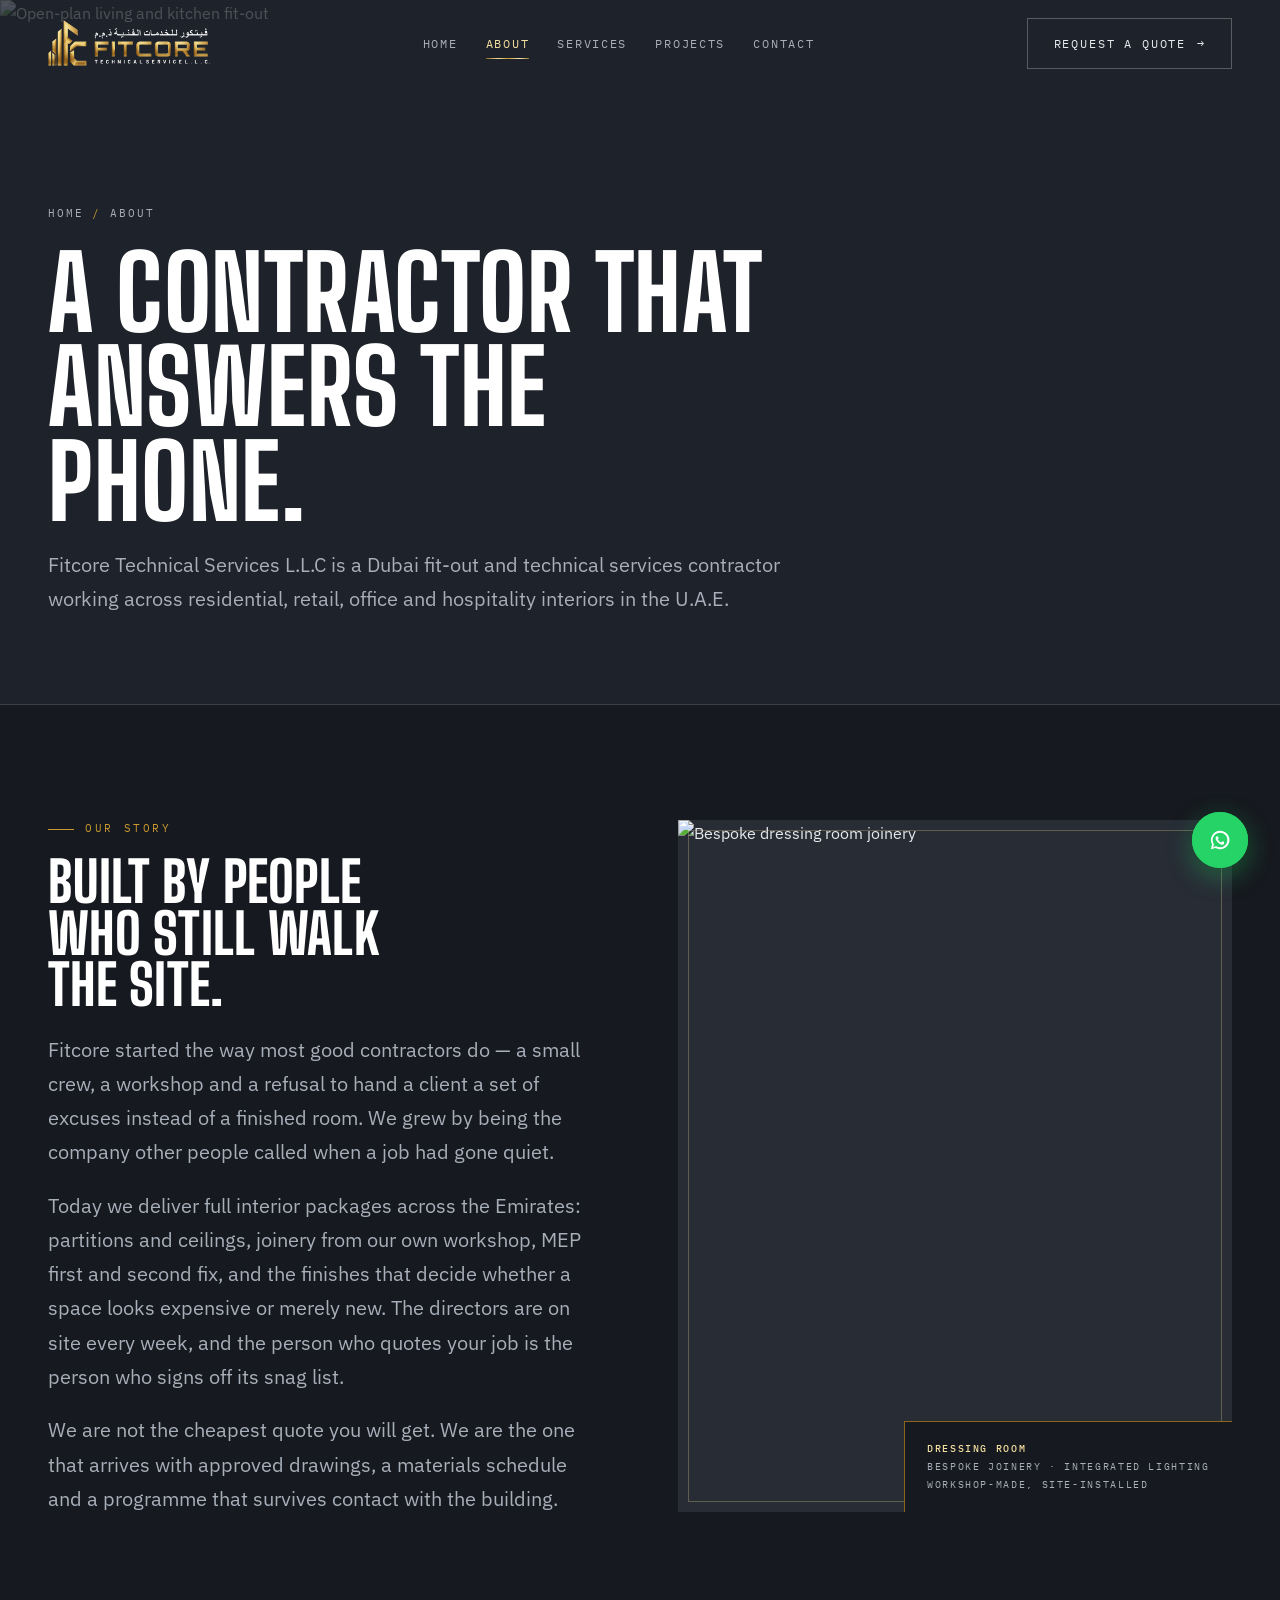
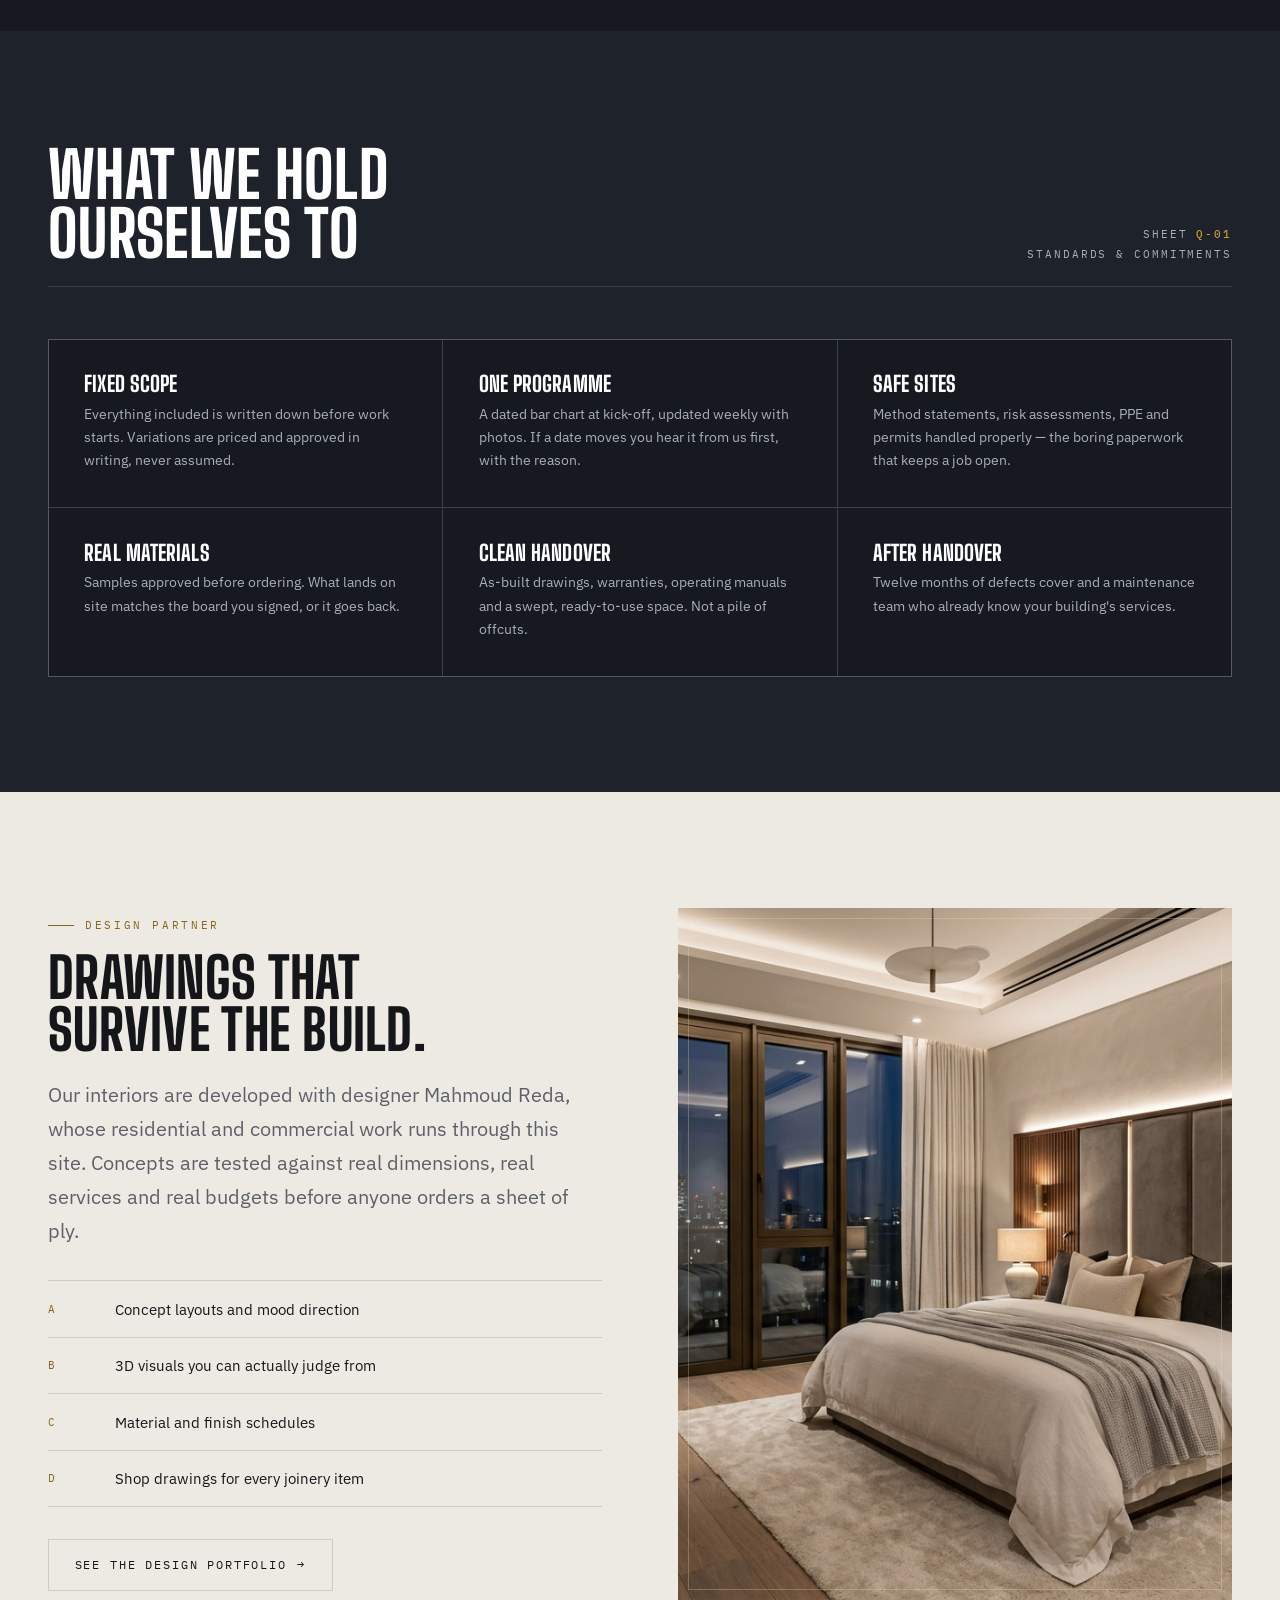
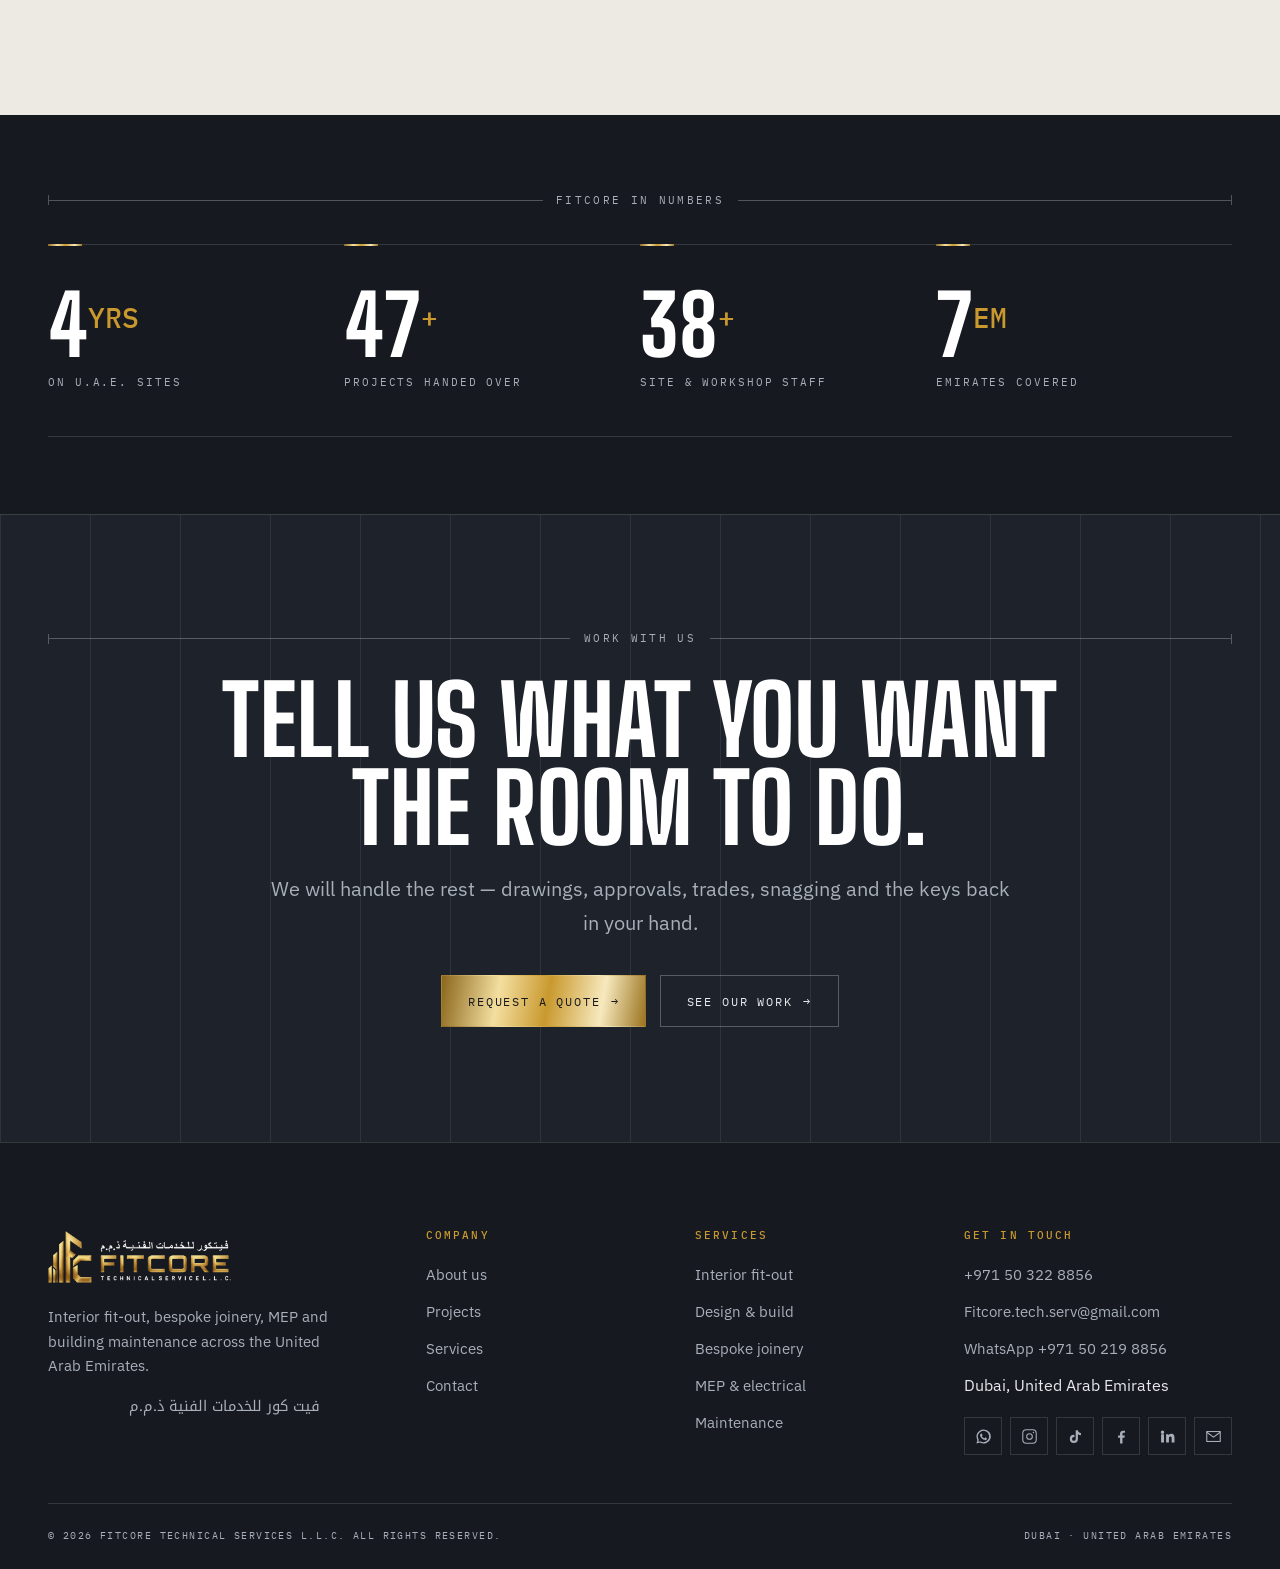
==== commit 635598e0: "fix all web" ====
--- a/about.html
+++ b/about.html
@@ -145,7 +145,7 @@
           </div>
         </div>
         <div class="split__media reveal" data-delay="2">
-          <img data-remote src="https://mir-s3-cdn-cf.behance.net/projects/404/7db8b4205817819.Y3JvcCwxMDg3LDg1MSw0NjUsMA.jpg" alt="Modern master bedroom interior design">
+          <img src="assets/img/modern-master-bedroom.jpg" alt="Modern master bedroom interior design">
         </div>
       </div>
     </div>
--- a/assets/css/style.css
+++ b/assets/css/style.css
@@ -1439,33 +1439,37 @@
 .socials--inline a {
   width: 44px; height: 44px;
   border-radius: 12px;
-  border: 1px solid var(--line);
+  border: none;
   display: grid; place-items: center;
-  color: var(--text-dim);
+  color: #FFFFFF;
   transition: all .3s var(--ease);
 }
 .socials--inline a:hover { transform: translateY(-3px); }
+
+.socials--inline a[aria-label="Instagram"] {
+  background: linear-gradient(100deg, #F58529 0%, #DD2A7B 40%, #8134AF 75%, #515BD4 100%);
+}
 .socials--inline a[aria-label="Instagram"]:hover {
-  border-color: transparent;
-  color: #FFFFFF;
-  background: linear-gradient(100deg, #F58529 0%, #DD2A7B 40%, #8134AF 75%, #515BD4 100%);
   box-shadow: 0 8px 20px rgba(221, 42, 123, 0.35);
 }
+
+.socials--inline a[aria-label="Facebook"] {
+  background: #1877F2;
+}
 .socials--inline a[aria-label="Facebook"]:hover {
-  border-color: #1877F2;
-  color: #1877F2;
-  background: rgba(24, 119, 242, 0.12);
-  box-shadow: 0 8px 20px rgba(24, 119, 242, 0.25);
+  box-shadow: 0 8px 20px rgba(24, 119, 242, 0.35);
+}
+
+.socials--inline a[aria-label="LinkedIn"] {
+  background: #0A66C2;
 }
 .socials--inline a[aria-label="LinkedIn"]:hover {
-  border-color: #0A66C2;
-  color: #0A66C2;
-  background: rgba(10, 102, 194, 0.12);
-  box-shadow: 0 8px 20px rgba(10, 102, 194, 0.25);
+  box-shadow: 0 8px 20px rgba(10, 102, 194, 0.35);
+}
+
+.socials--inline a[aria-label="TikTok"] {
+  background: #000000;
 }
 .socials--inline a[aria-label="TikTok"]:hover {
-  border-color: #FFFFFF;
-  color: #FFFFFF;
-  background: rgba(255, 255, 255, 0.10);
-  box-shadow: 0 8px 20px rgba(0, 0, 0, 0.35);
-}
+  box-shadow: 0 8px 20px rgba(0, 0, 0, 0.5);
+}
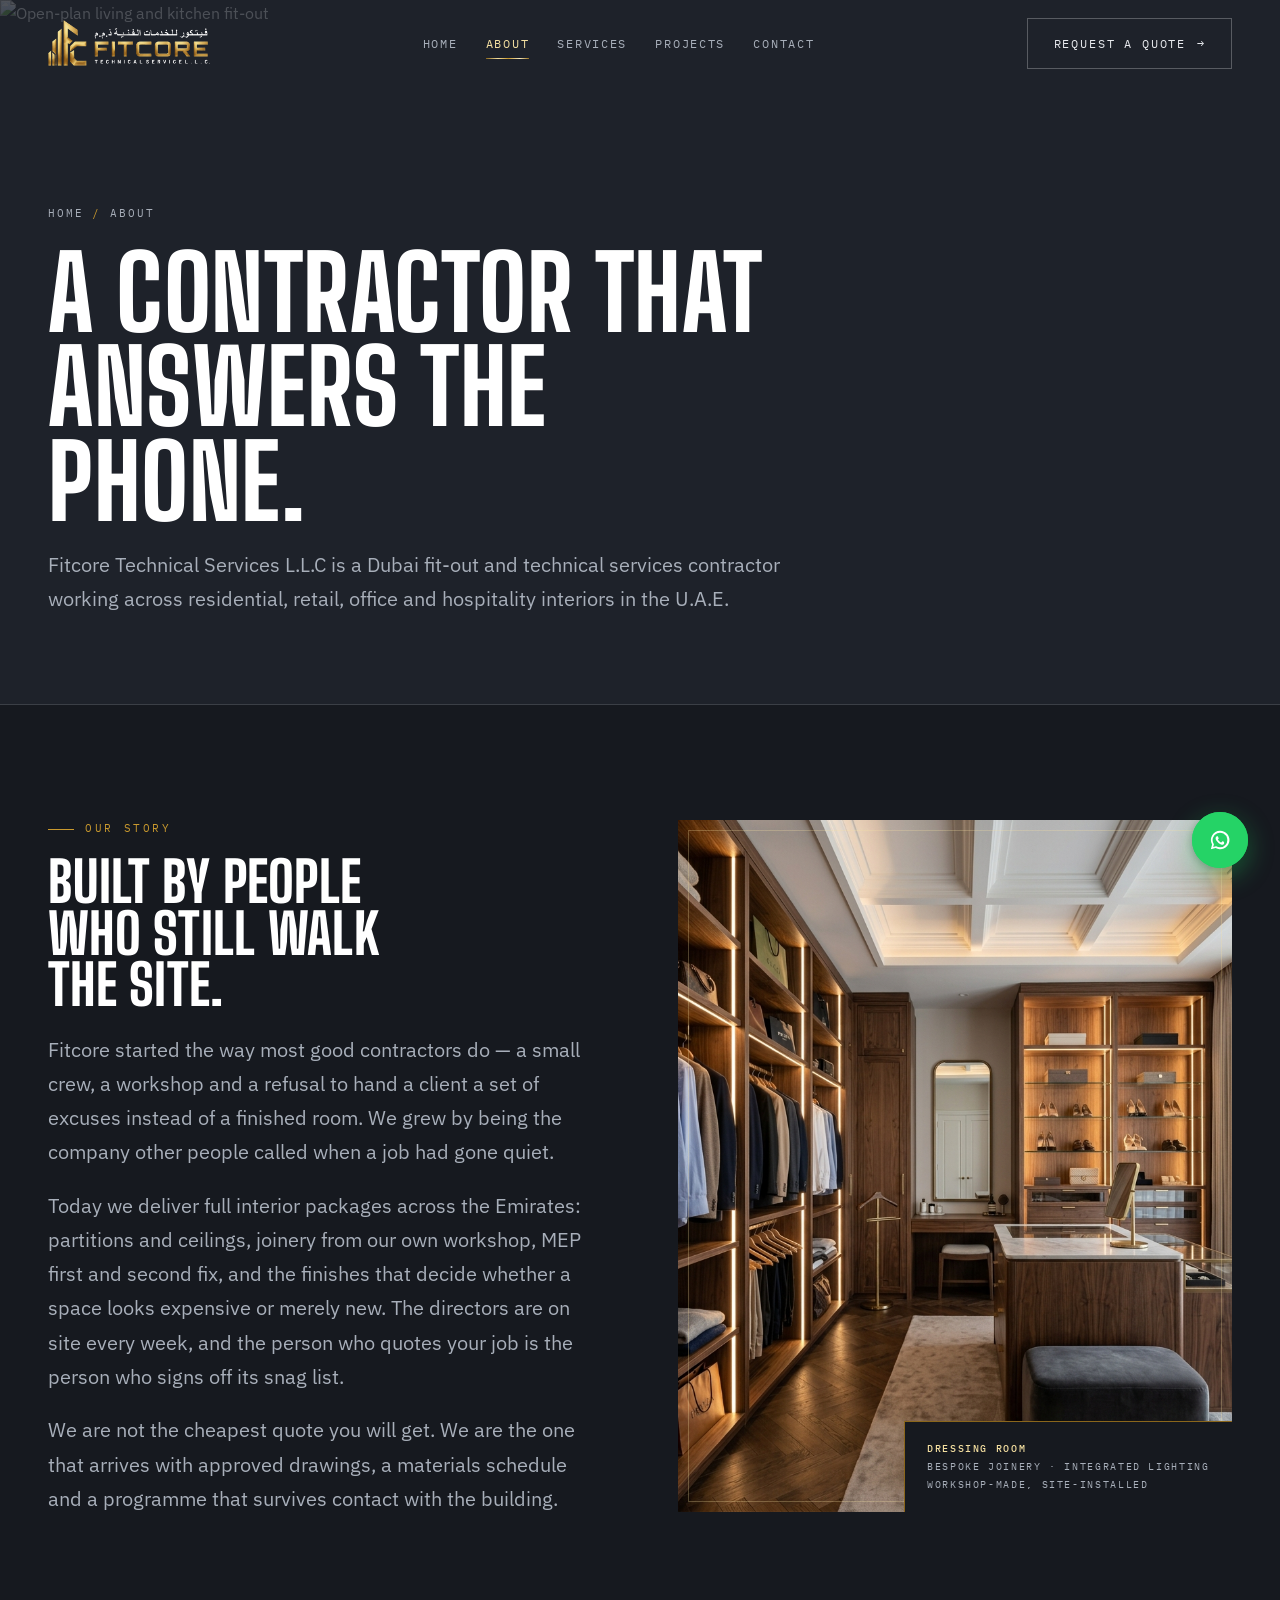
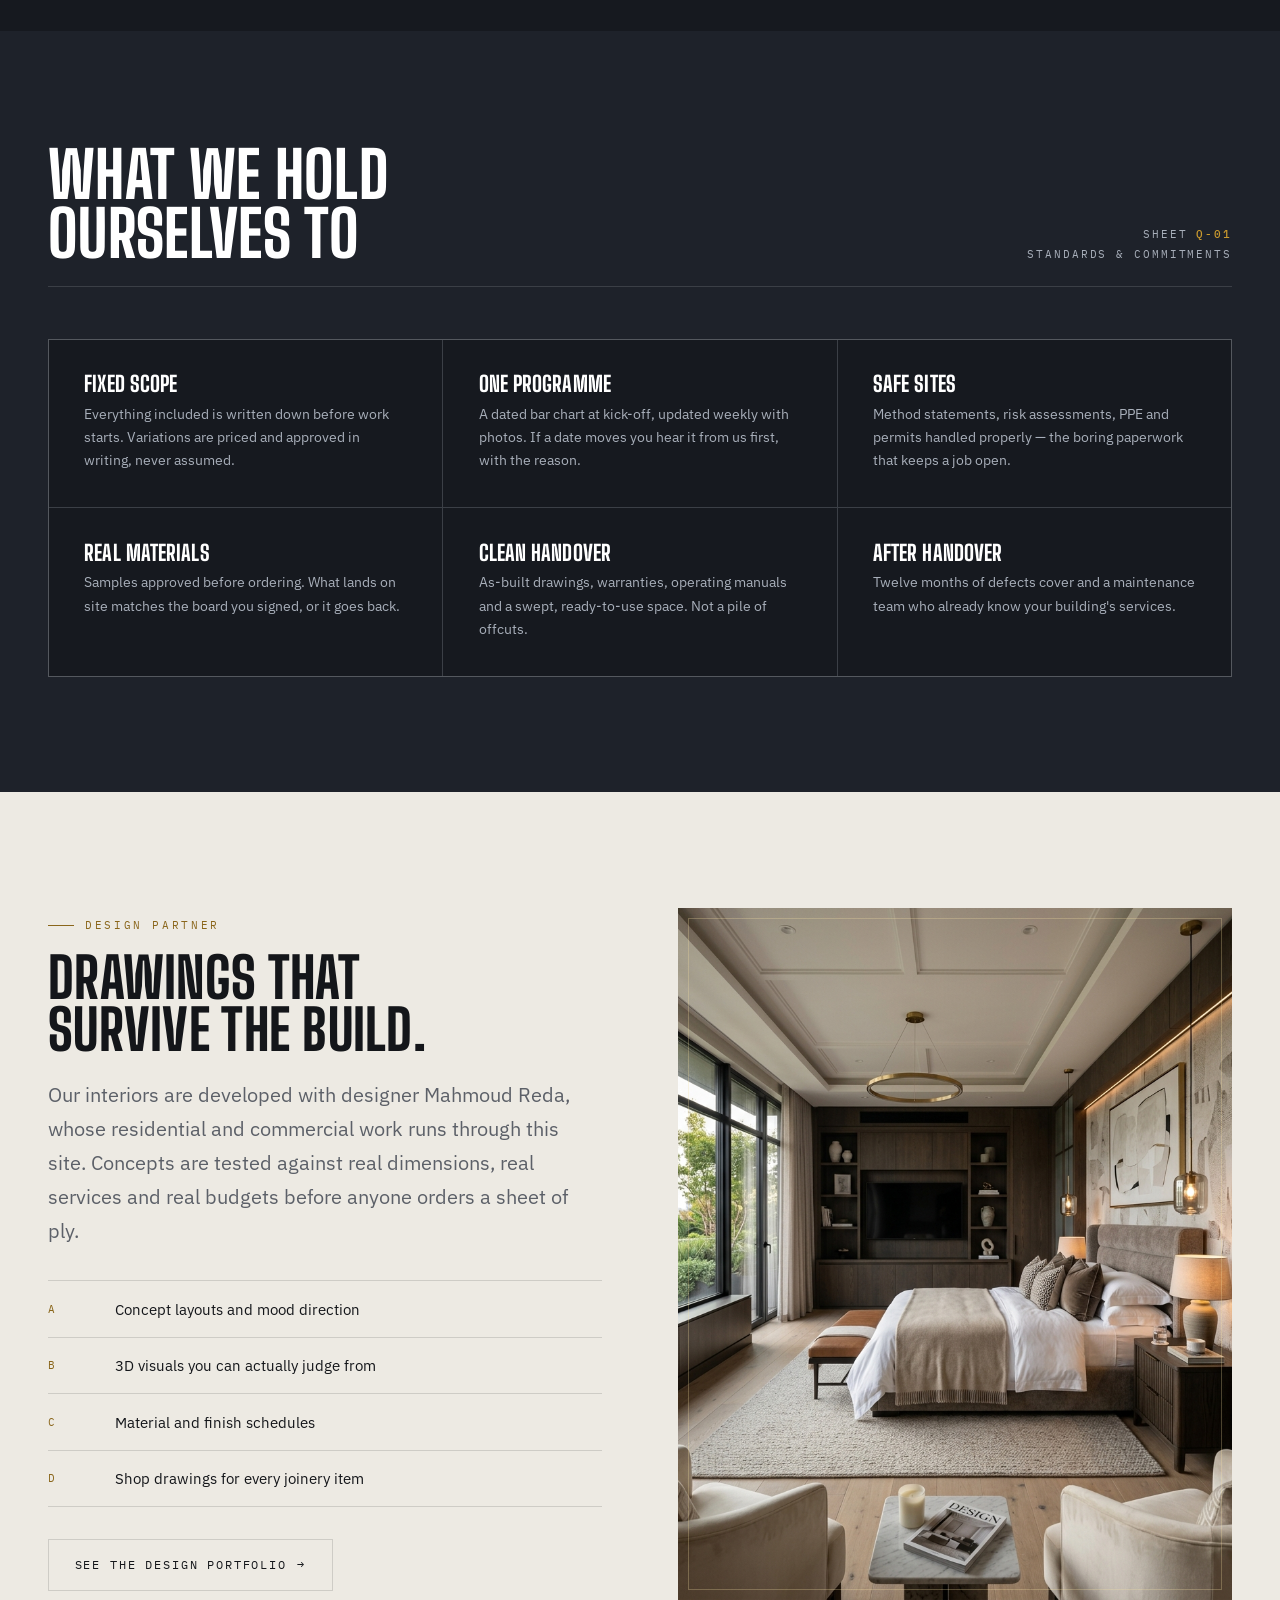
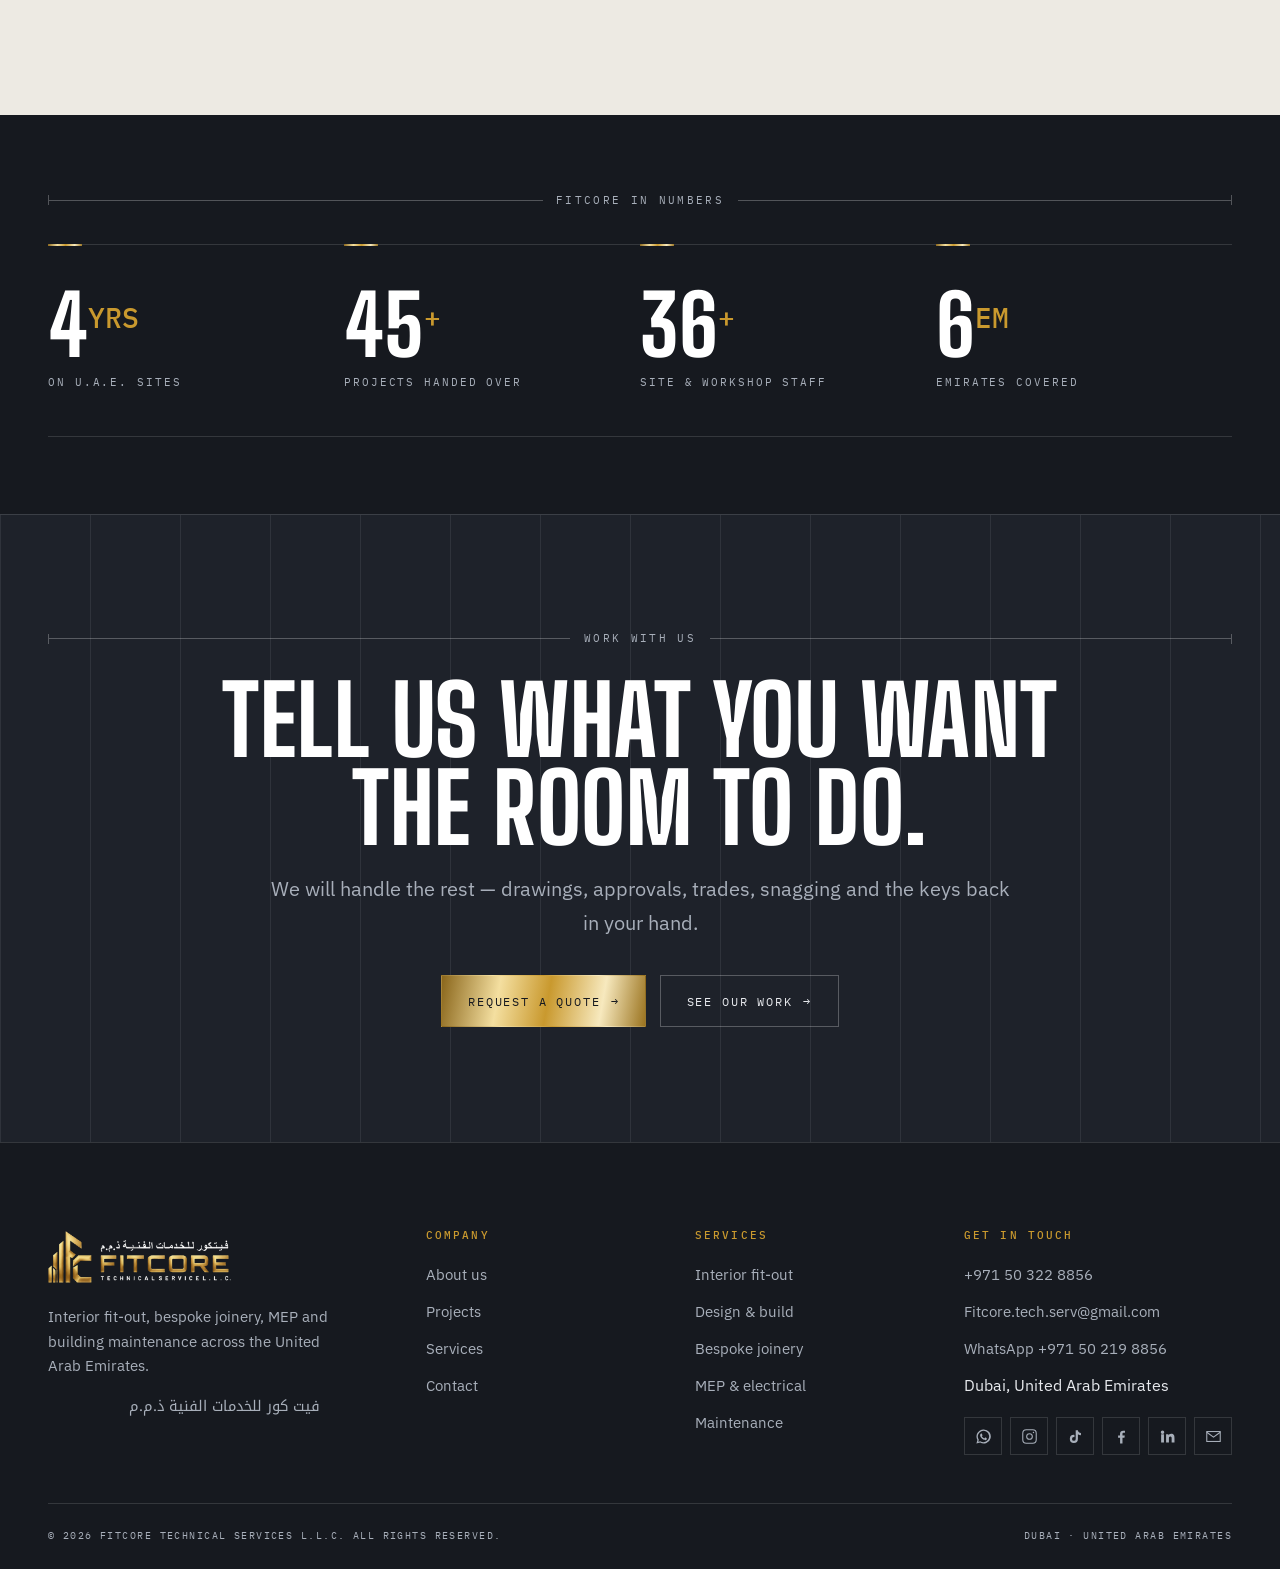
==== commit 2aa6e9eb: "fix all web" ====
--- a/about.html
+++ b/about.html
@@ -81,7 +81,7 @@
           <p class="lead" style="margin-top:1.2rem;">We are not the cheapest quote you will get. We are the one that arrives with approved drawings, a materials schedule and a programme that survives contact with the building.</p>
         </div>
         <div class="split__media reveal" data-delay="2">
-          <img data-remote src="https://mir-s3-cdn-cf.behance.net/projects/404/00a6cd165595647.Y3JvcCwxNTAwLDExNzMsMCw4OQ.jpg" alt="Bespoke dressing room joinery">
+          <img src="assets/img/dressing-room.jpg" alt="Bespoke dressing room joinery">
           <div class="stamp">
             <b>Dressing room</b>
             Bespoke joinery · Integrated lighting<br>
